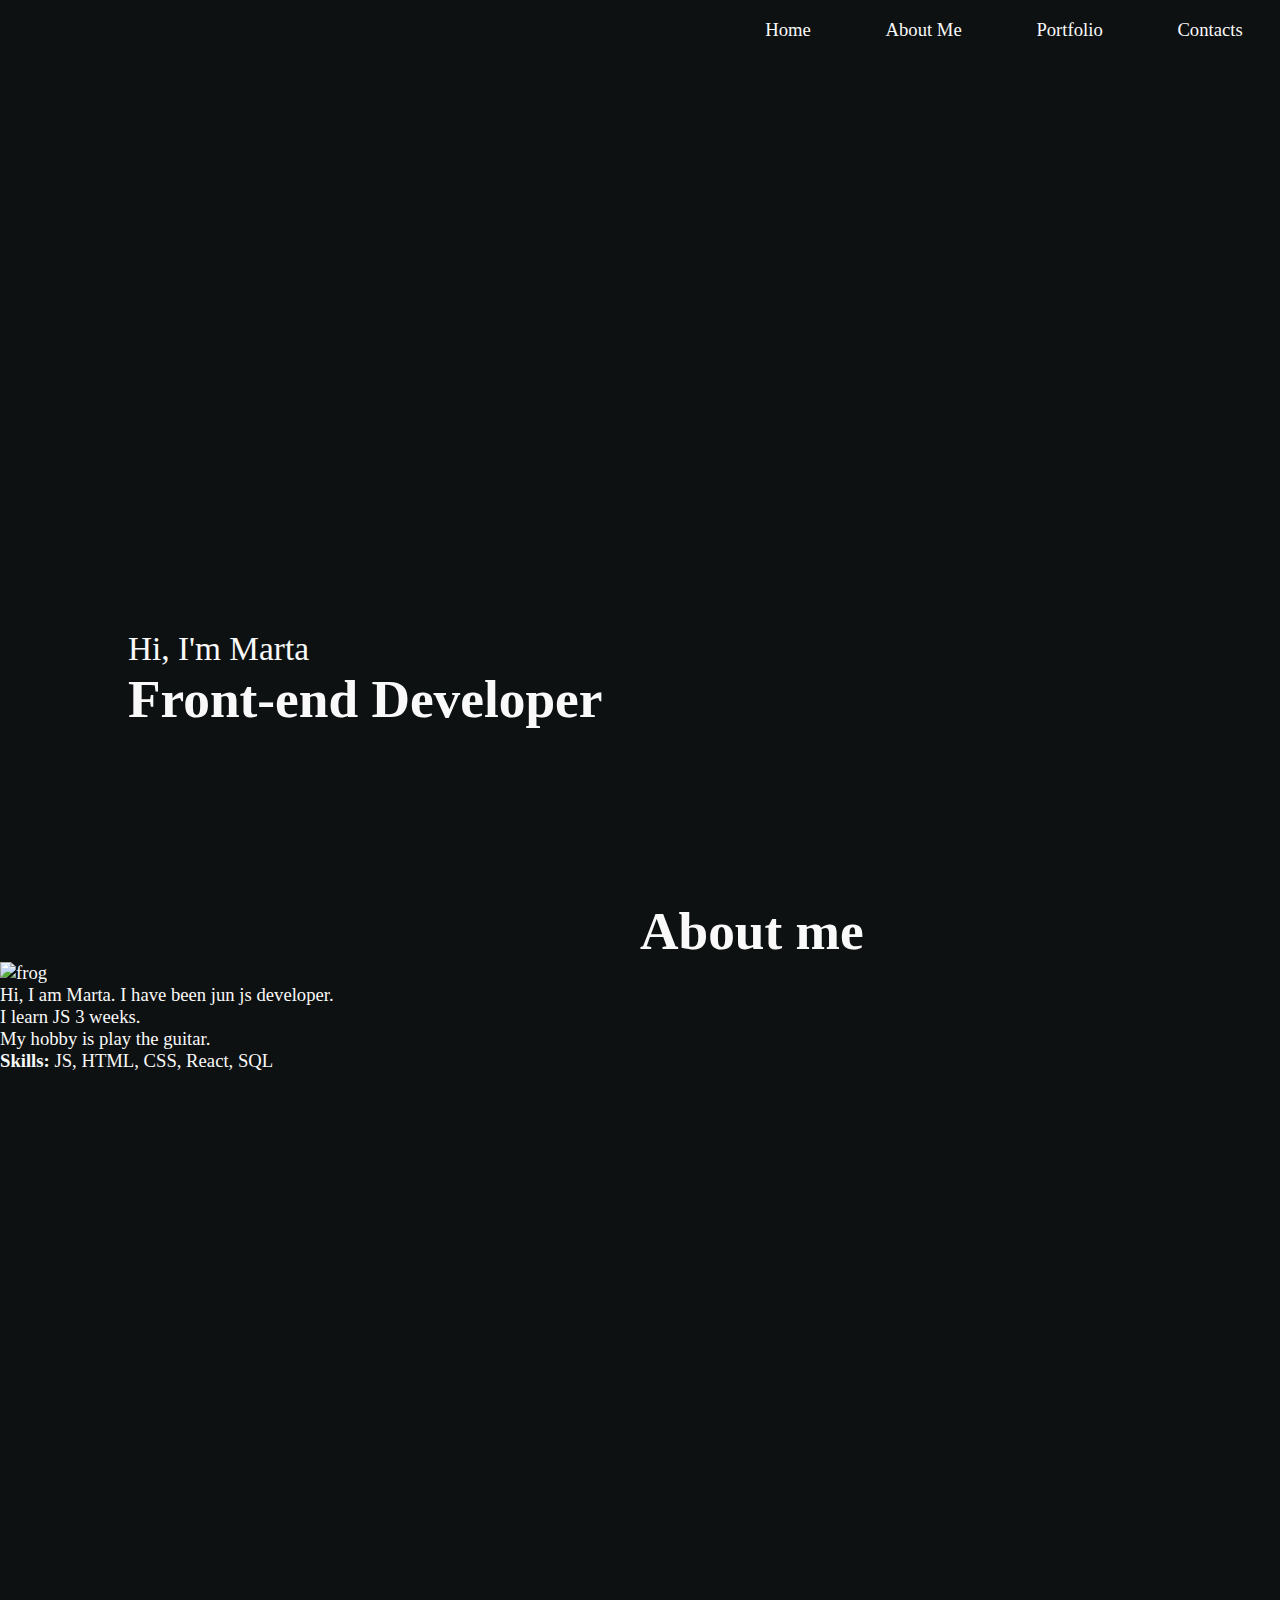
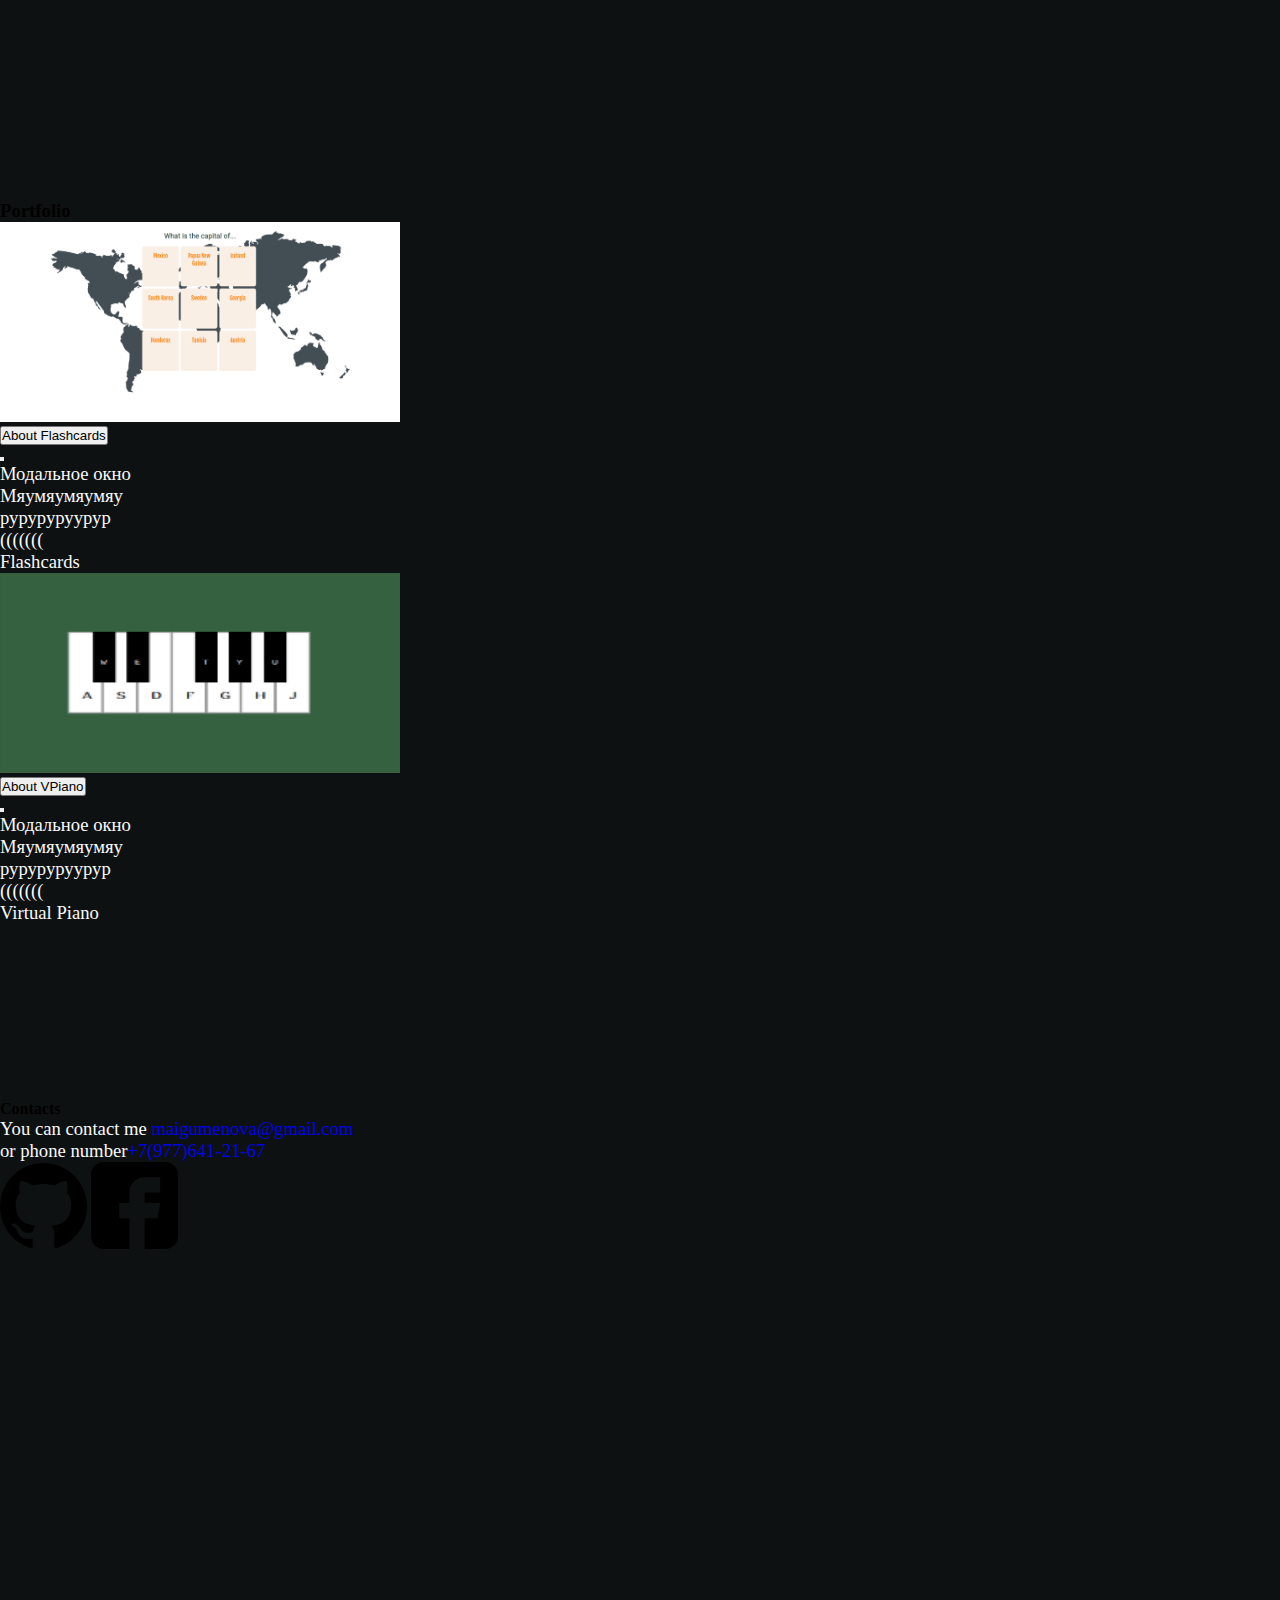
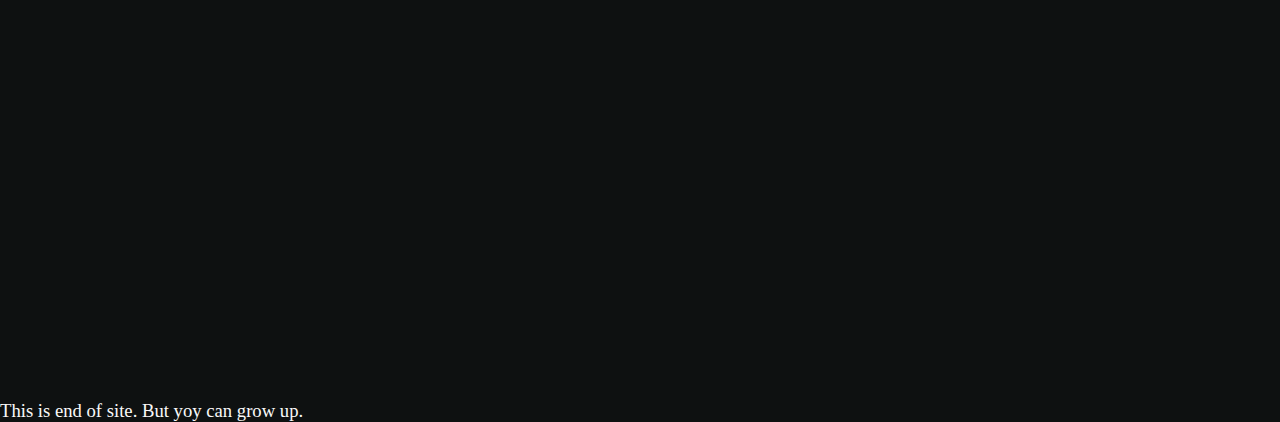
==== index.html @ f1eb0fb7 "new css" ====
<!DOCTYPE html>
<html lang="en">
<head>
    <meta charset="utf-8">
    <title>My portfolio!</title>
    <link rel="stylesheet" href="style.css">
    <link rel="stylesheet" href="https://cdnjs.cloudflare.com/ajax/libs/font-awesome/4.7.0/css/font-awesome.min.css">
</head>
<body>
<header class="header">
<div class="topnav" id="myTopnav">
    <nav>
        <ol>
            <li id="listhome"><a href="#home" class="active">Home</a></li>
            <li><a href="#about">About Me</a></li>
            <li><a href="#portfolio">Portfolio</a></li>
            <li id="listcontact"><a href="#contacts">Contacts</a></li>
            <a href="javascript:void(0);" class="icon" onclick="myFunction()">
                <i class="fa fa-bars"></i>
            </a>
        </ol>
    </nav>
</div>
</header>
<section id="home">
<div>
    <p id="oneHome">Hi, I'm Marta</p>
    <h1>Front-end Developer</h1>
</div>
</section>
<section id ="about">
<div class="about">
    <h2>About me</h2>
    <div><p id="aboutImagine"><img src ="https://www.aquariumofpacific.org/images/exhibits/Magnificent_Tree_Frog_900.jpg" alt = "frog" height="350" width="600"></p></div>
    <div class="aboutText">
        <p id="hiAbout">Hi, I am Marta. I have been jun js developer.</p>
        <p>I learn JS 3 weeks. </p>
        <p>My hobby is play the guitar.</p>
        <p><b>Skills: </b>JS, HTML, CSS, React, SQL</p>
    </div>
</div>
</section>
<section id ="portfolio">
<div class="portfolio">
    <div class="headportfolio"><h3>Portfolio</h3></div>
    <div class="flashing1"><img id="imgproject1" src="project1.png" alt ="map" height="200" width="400"/></div>
    <div><button class= "open-window" onclick="mypPopClick()" type="button">About Flashcards</button></div>
    <div class="window">
        <div class="popup">
            <button class="close" title="Закрыть окно" onclick="mypPopClose()"></button>
            <p class="zag">Модальное окно</p>
            <p>Мяумяумяумяу</p>
            <p>руруруруурур</p>
            <p>(((((((</p>
        </div>
    </div>
    <div class="flashing3"><p>Flashcards</p></div>
    <div class="flashing2"><img id="imgproject2" src="project2.png" height="200" alt ="piano" width="400"/></div>
    <div><button onclick="mypPopClick()" type="button">About VPiano</button></div>
    <div class="window">
        <div class="popup">
            <button class="close" title="Закрыть окно" onclick="mypPopClose()"></button>
            <p class="zag">Модальное окно</p>
            <p>Мяумяумяумяу</p>
            <p>руруруруурур</p>
            <p>(((((((</p>
        </div>
    </div>
    <div class="flashing4"><p>Virtual Piano</p></div>
</div>
</section>
<section id ="contacts">
<div class="contacts">
    <div class="headcontacts">
        <h4>Contacts</h4>
    </div>
    <div class="contactme">
        <p>You can contact me <a href="mailto:maigumenova@gmail.com">maigumenova@gmail.com</a></p>
        <p>or phone number<a href="tel:+79776412167">+7(977)641-21-67</a></p>
    </div>
    <a href="https://github.com/godoxyfair"><img src="github.svg" alt="GitHub" height="87" width="87"></a>
    <a href="https://www.facebook.com/profile.php?id=100045231307108"><img src="facebook.svg" alt="Facebook" height="87" width="87"></a>
</div>
</section>
<script src="script.js"></script>
</body>

<footer>
    <p id="footertext">This is end of site. But yoy can grow up.</p>
</footer>


</html>
---- style.css ----
* {
    margin: 0;
    padding: 0;
}
body {
    /*background-image: linear-gradient(#004444, #003333);*/
    background-color: #0e1111;
    background-attachment: scroll;
}
.header {
    top: 0;
    left: 0;
    right: 0;
    /*write here*/
    position: fixed;
    z-index: 1;
}/*зафиксировали шапку*/

p {
    font-size: 14pt;
    color: #f9f9f9;
}
/*
.header {
    height: 50px;
    background-color: rgba(0,0,0,.9);
    border: 1px solid lightgray;
}*/

.topnav {
    overflow: hidden;
     /* Set the navbar to fixed position */
    top: 0; /* Position the navbar at the top of the page */
    width: 100%; /* Full width */
}
.topnav ol {
    display: flex;
    justify-content: flex-end;
    background: #0e1111;
    list-style-type: none;
}
a {text-decoration: none;}

.topnav a {
    padding: 1em 2em 1em 2em;  /*top right bottom left*/
    display: block;
    color: #f9f9f9;
    background: #0e1111;
    font-size: 14pt;
}

.topnav a:hover {background: #232b2b}/*подсветка при наведении*/

.topnav .icon {
    display: none;
}
/* When the screen is less than 600 pixels wide, hide all links, except for the first one ("Home").
Show the link that contains should open and close the topnav (.icon) */
@media screen and (max-width: 900px) {
    .topnav li:not(:first-child) {display: none;}
    .topnav a.icon {
        float: right;
        display: block;
    }
}

/* The "responsive" class is added to the topnav with JavaScript when the user clicks on the icon.
This class makes the topnav look good on small screens (display the links vertically instead of horizontally) */
@media screen and (max-width: 900px) {
    .topnav.responsive {position: relative;}
    .topnav.responsive a.icon {
        position: absolute;
        right: 0;
        top: 0;
    }
    .topnav.responsive a {
        float: none;
        display: block;
        text-align: left;

    }
    .topnav.responsive  {
        list-style-type: none;

    }
}

#home {
    width: 100vw;
    height: 100vh;
}

#about {
    width: 100vw;
    height: 100vh;
}

#portfolio {
    width: 100vw;
    height: 100vh;
}

#contacts {
    width: 100vw;
    height: 100vh;
}

#oneHome {
    position: relative;
    top: 70vh;
    left: 10vw;
    font-size: 25pt;
}
h1 {
    position: relative;
    top: 70vh;
    font-size: 40pt;
    color: #f9f9f9;
    margin-left: 10vw;

}


h2 {
    font-size: 40pt;
    color: #f9f9f9;
    position: relative;
    left: 50vw;
}
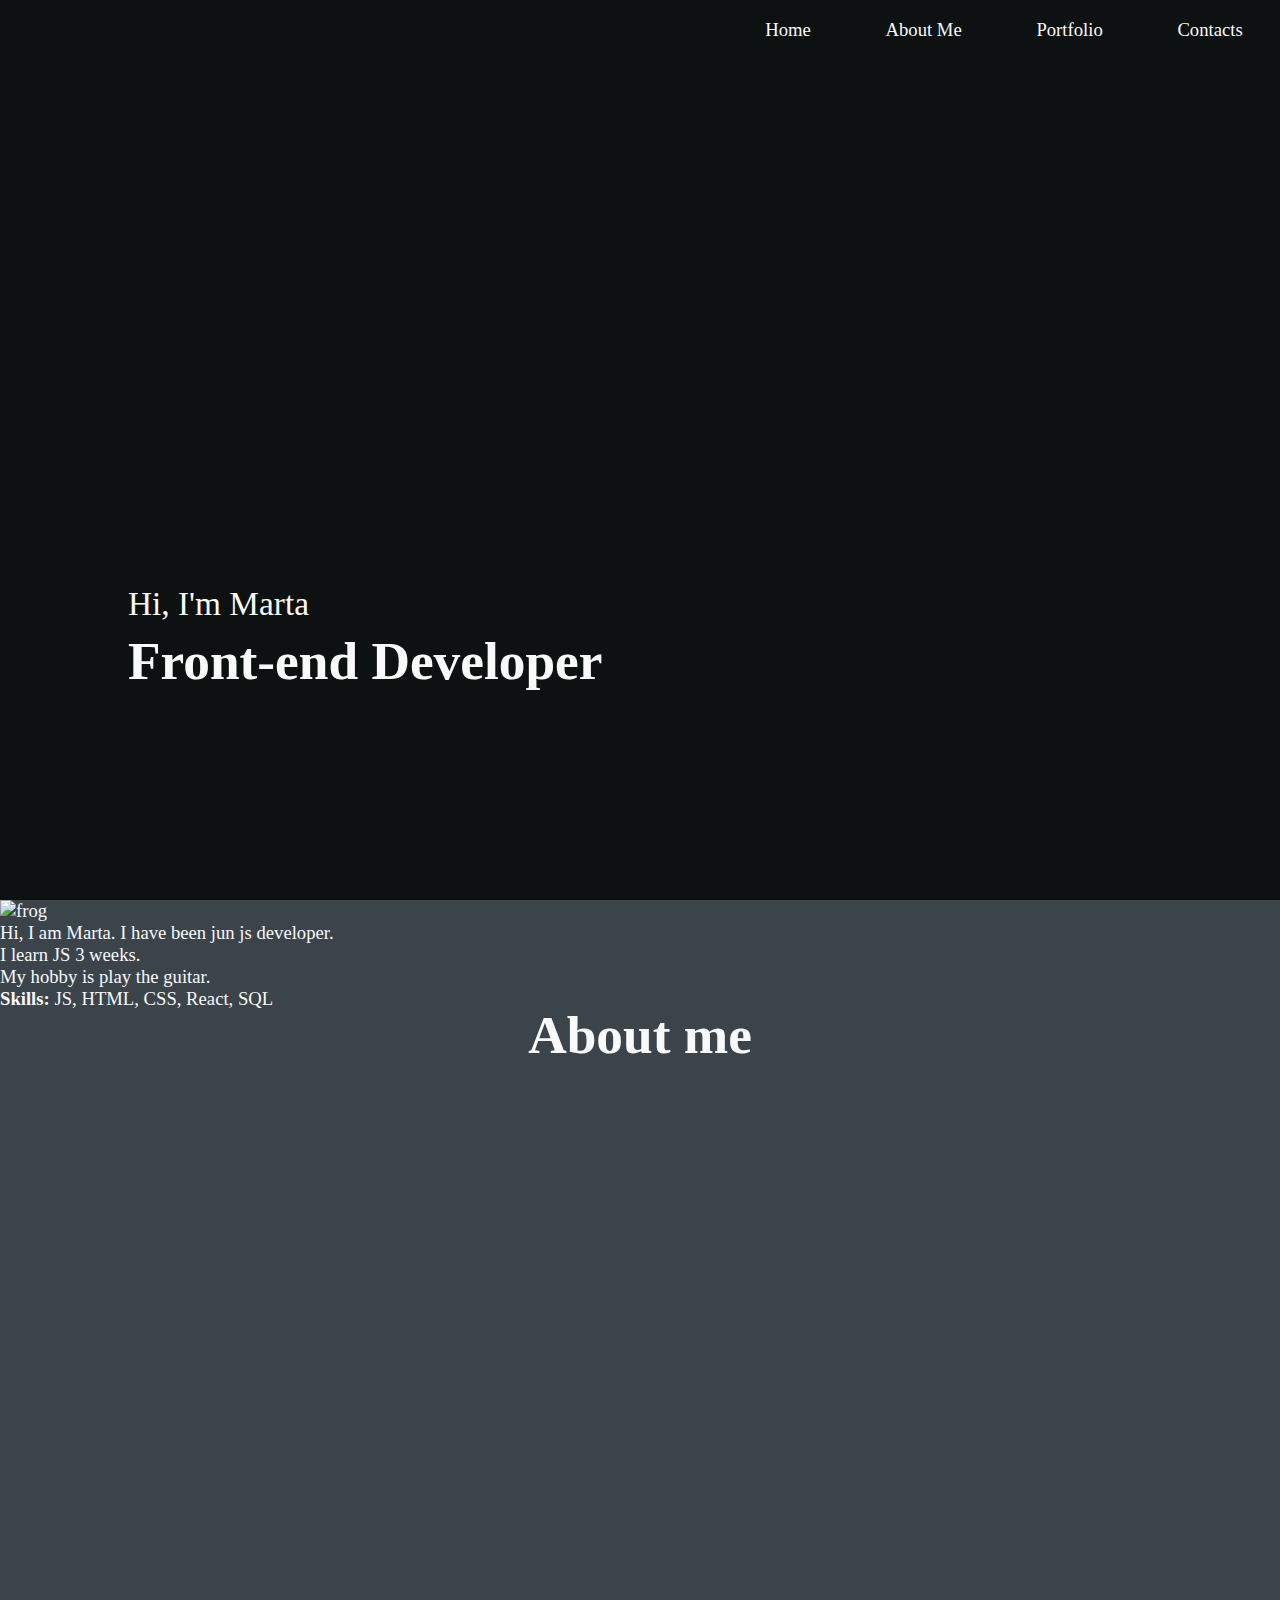
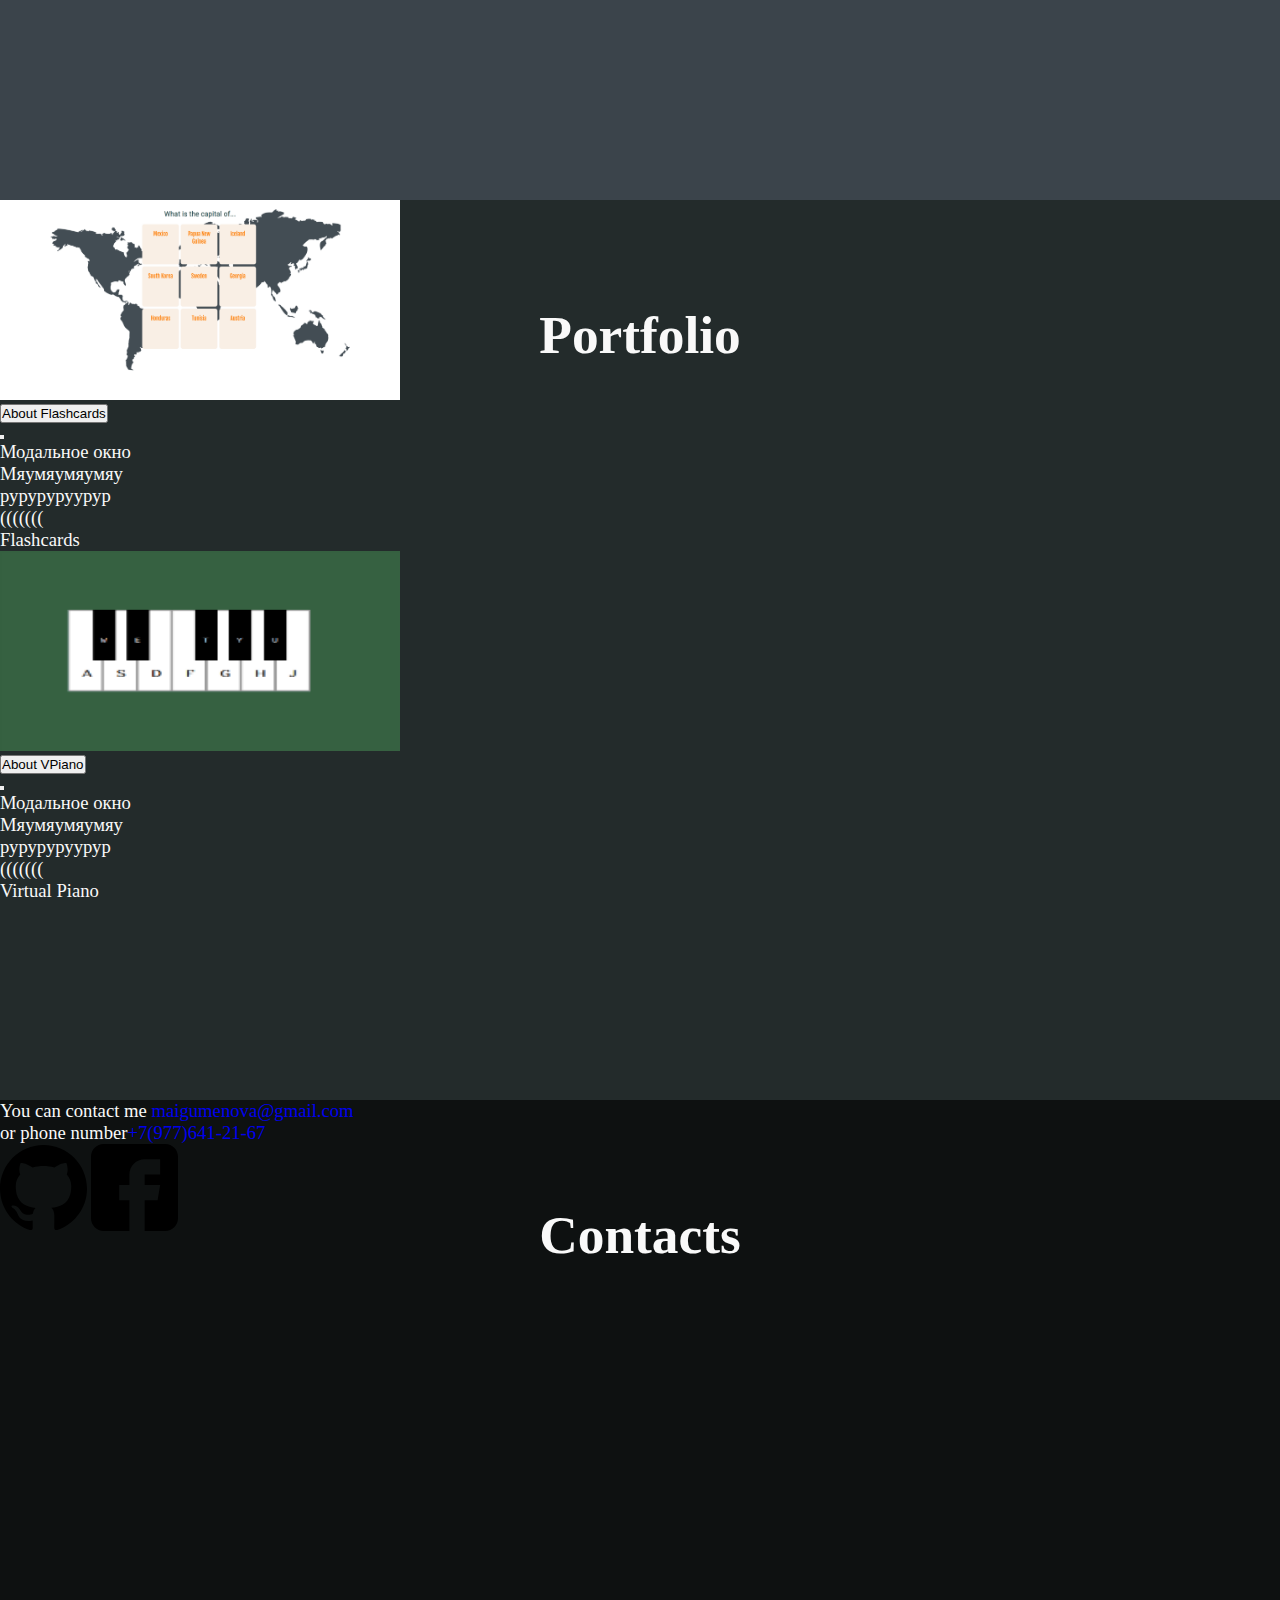
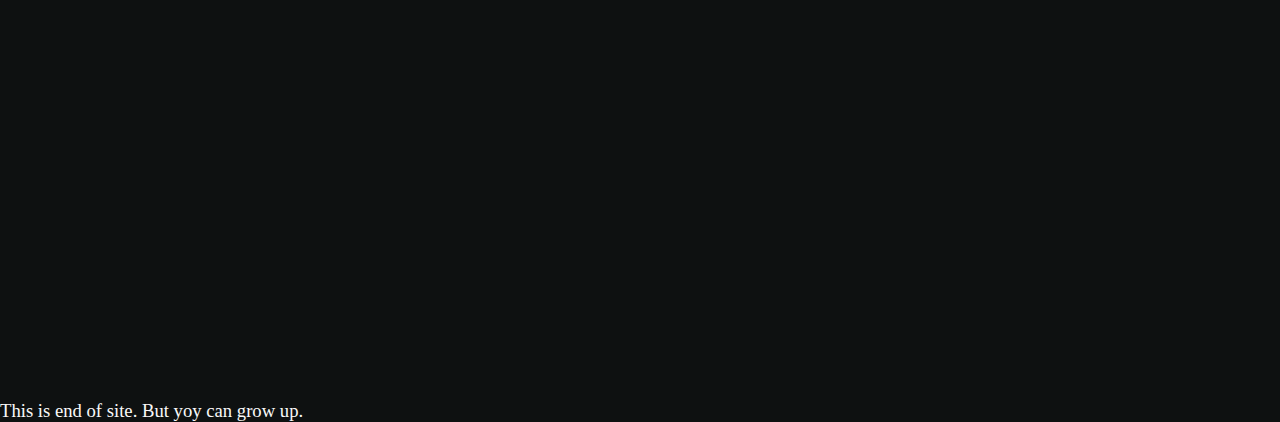
==== commit 55448b25: "new css now" ====
--- a/index.html
+++ b/index.html
@@ -71,9 +71,7 @@
 </section>
 <section id ="contacts">
 <div class="contacts">
-    <div class="headcontacts">
-        <h4>Contacts</h4>
-    </div>
+    <h4>Contacts</h4>
     <div class="contactme">
         <p>You can contact me <a href="mailto:maigumenova@gmail.com">maigumenova@gmail.com</a></p>
         <p>or phone number<a href="tel:+79776412167">+7(977)641-21-67</a></p>
--- a/style.css
+++ b/style.css
@@ -93,11 +93,13 @@
 #about {
     width: 100vw;
     height: 100vh;
+    background-color: #3b444b;
 }
 
 #portfolio {
     width: 100vw;
     height: 100vh;
+    background-color: #232b2b;
 }
 
 #contacts {
@@ -106,24 +108,30 @@
 }
 
 #oneHome {
-    position: relative;
-    top: 70vh;
+    position: absolute;
+    top: 65vh;
     left: 10vw;
     font-size: 25pt;
 }
 h1 {
-    position: relative;
+    position: absolute;
     top: 70vh;
     font-size: 40pt;
     color: #f9f9f9;
-    margin-left: 10vw;
-
+    left: 10vw;
+    width: auto;
 }
 
+h2 { top: 115vh; }
 
-h2 {
+h3 { top: 215vh; }
+
+h4 { top: 315vh; }
+
+h2, h3, h4 {
     font-size: 40pt;
     color: #f9f9f9;
-    position: relative;
+    position: absolute;
     left: 50vw;
+    transform: translate(-50%, -50%);
 }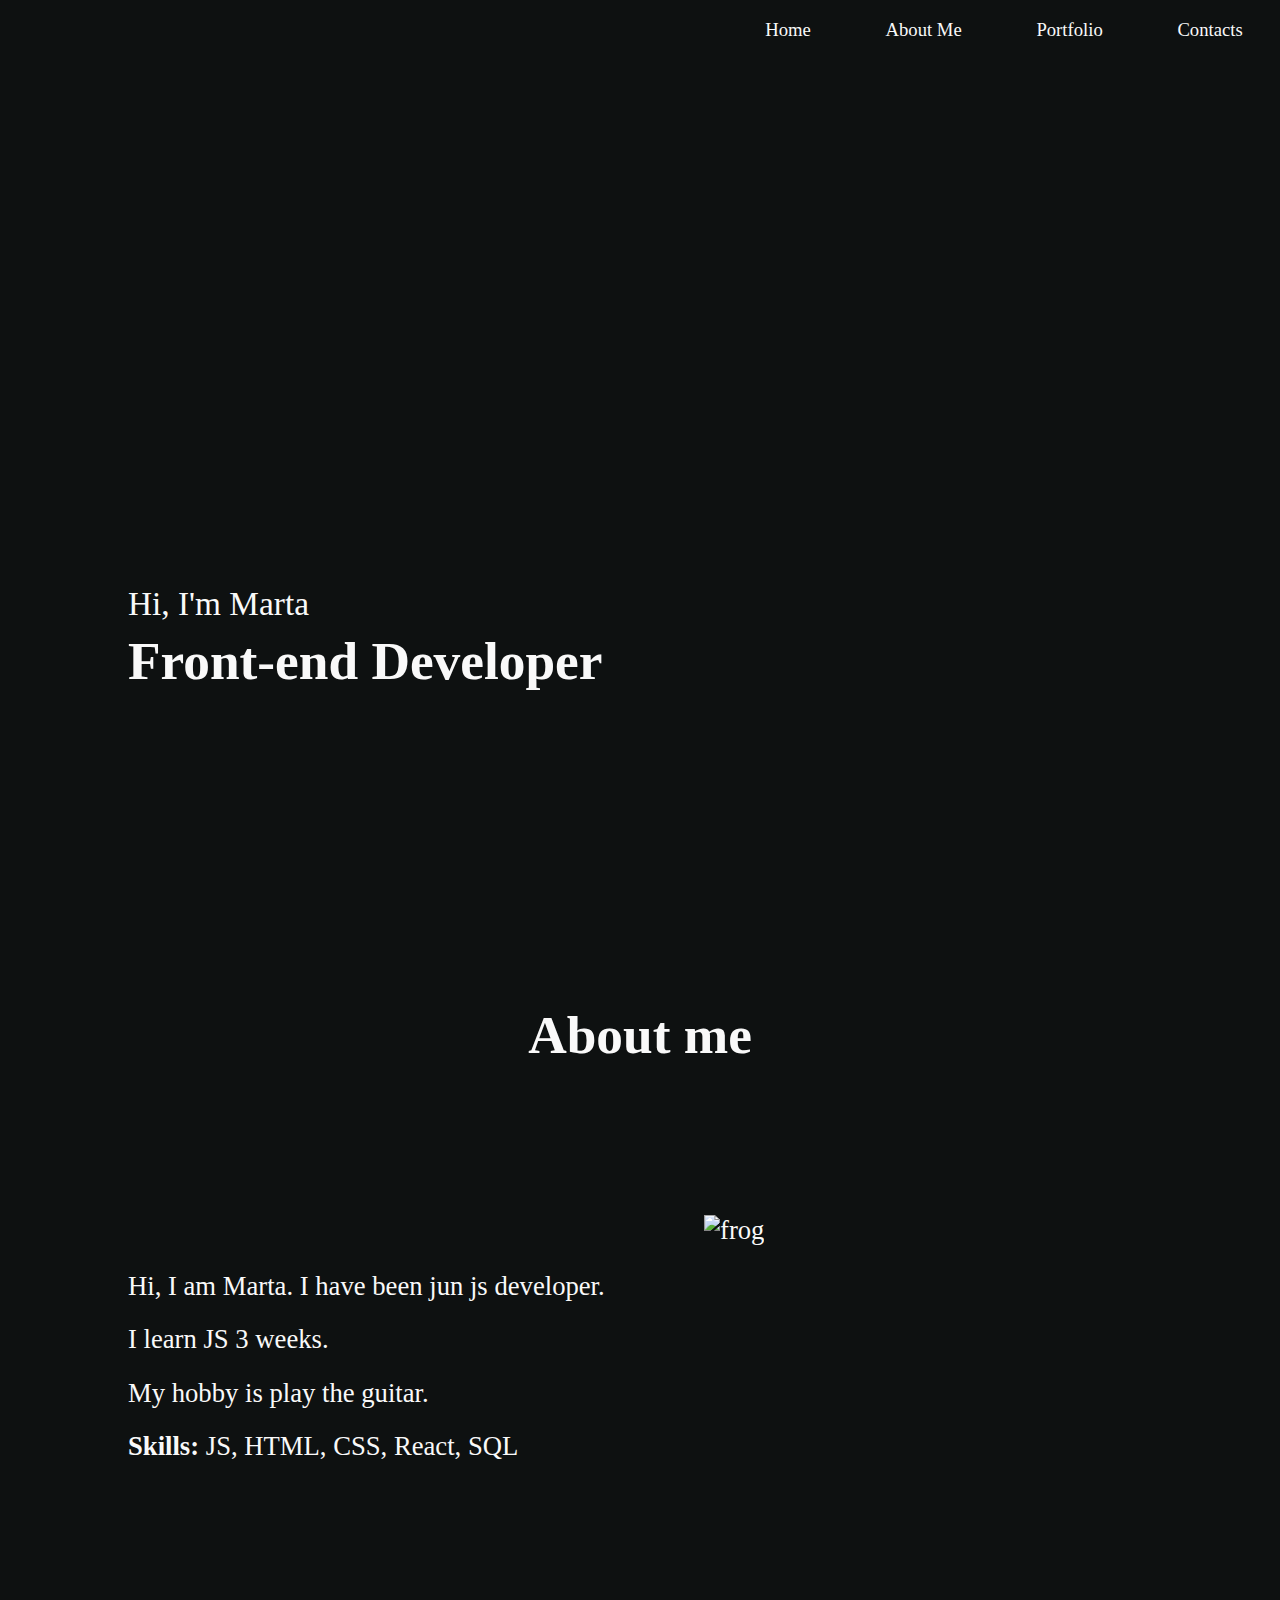
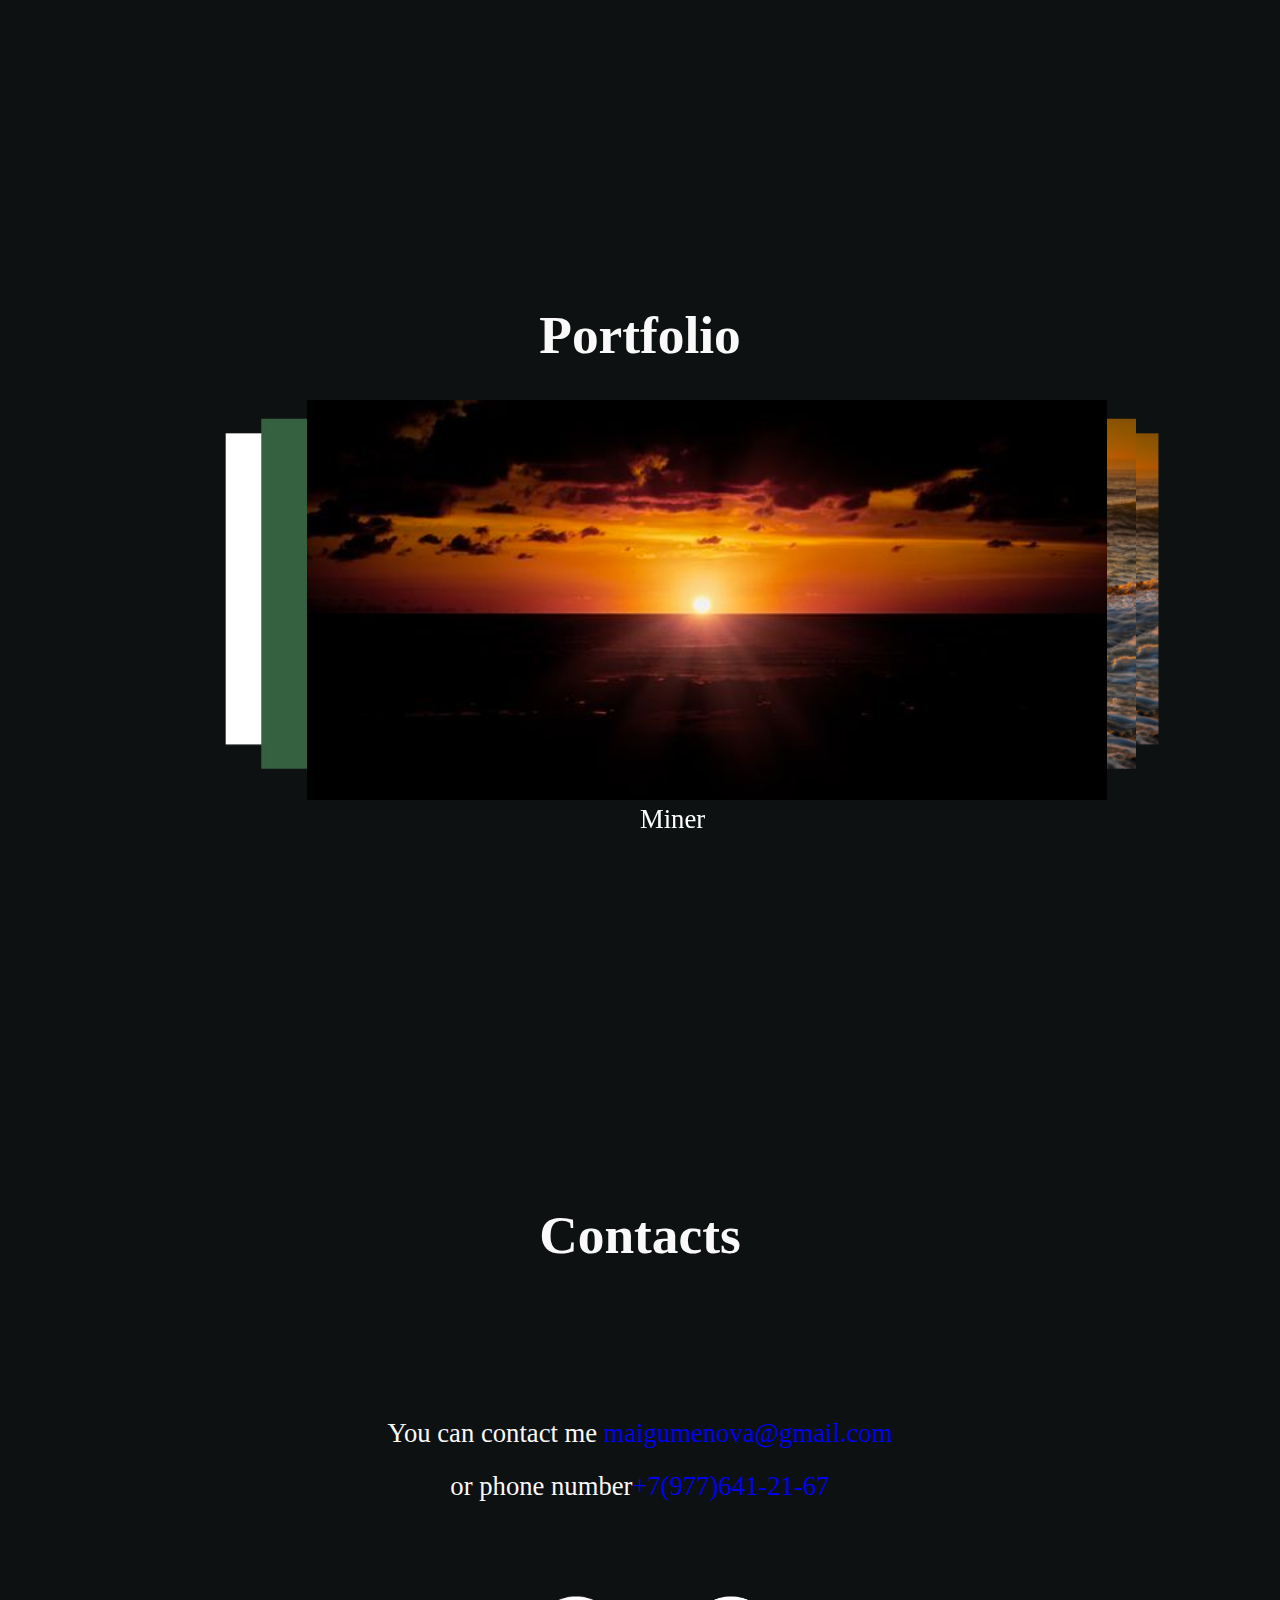
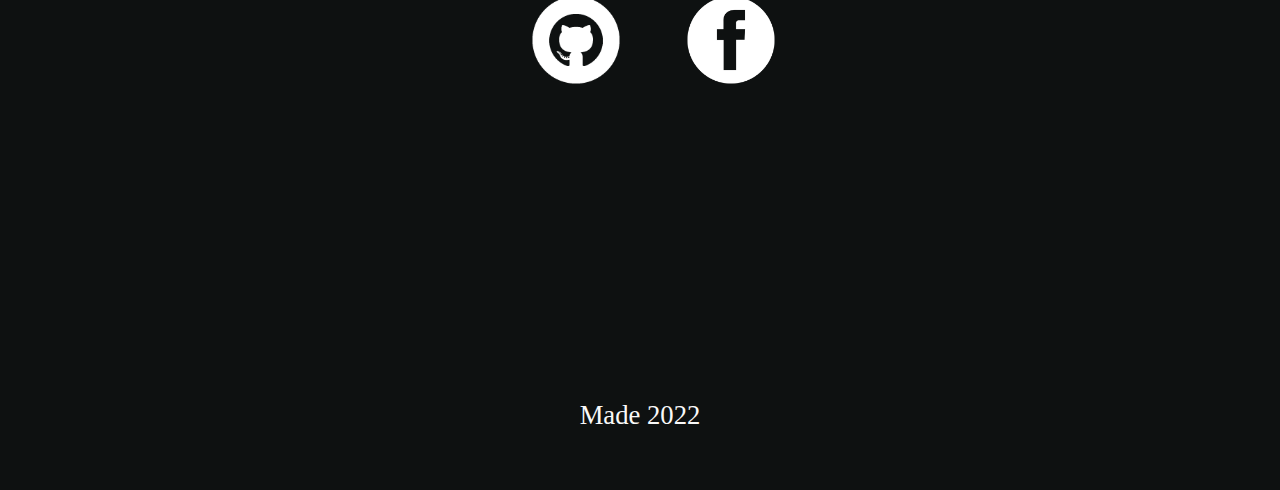
==== commit e40c841c: "new css now" ====
--- a/index.html
+++ b/index.html
@@ -31,7 +31,7 @@
 <section id ="about">
 <div class="about">
     <h2>About me</h2>
-    <div><p id="aboutImagine"><img src ="https://www.aquariumofpacific.org/images/exhibits/Magnificent_Tree_Frog_900.jpg" alt = "frog" height="350" width="600"></p></div>
+    <div><p id="aboutImg"><img src ="https://www.aquariumofpacific.org/images/exhibits/Magnificent_Tree_Frog_900.jpg" alt = "frog" height="350" width="600"></p></div>
     <div class="aboutText">
         <p id="hiAbout">Hi, I am Marta. I have been jun js developer.</p>
         <p>I learn JS 3 weeks. </p>
@@ -43,30 +43,36 @@
 <section id ="portfolio">
 <div class="portfolio">
     <div class="headportfolio"><h3>Portfolio</h3></div>
-    <div class="flashing1"><img id="imgproject1" src="project1.png" alt ="map" height="200" width="400"/></div>
-    <div><button class= "open-window" onclick="mypPopClick()" type="button">About Flashcards</button></div>
-    <div class="window">
-        <div class="popup">
-            <button class="close" title="Закрыть окно" onclick="mypPopClose()"></button>
-            <p class="zag">Модальное окно</p>
-            <p>Мяумяумяумяу</p>
-            <p>руруруруурур</p>
-            <p>(((((((</p>
-        </div>
+    <div>
+        <section id="slider">
+            <input type="radio" name="slider" id="s1">
+            <input type="radio" name="slider" id="s2">
+            <input type="radio" name="slider" id="s3" checked>
+            <input type="radio" name="slider" id="s4">
+            <input type="radio" name="slider" id="s5">
+
+            <label for="s1" id="slider1">
+                <img src="project1.png" alt="slider image" width="800" height="400">
+                <p><a class="prjctLink" style="color: white" href="https://html5css.ru/howto/howto_js_topnav_responsive.php">Flash Card</a></p>
+            </label>
+            <label for="s2" id="slider2">
+                <img src="project2.png" alt="slider image" width="800" height="400">
+                <p><a class="prjctLink" style="color: white" href="https://html5css.ru/howto/howto_js_topnav_responsive.php">Piano</a></p>
+            </label>
+            <label for="s3" id="slider3">
+                <img src="img_3.png" alt="slider image" width="800" height="400">
+                <p><a class="prjctLink" style="color: white" href="https://html5css.ru/howto/howto_js_topnav_responsive.php">Miner</a></p>
+            </label>
+            <label for="s4" id="slider4">
+                <img src="img_4.png" alt="slider image" width="800" height="400">
+                <p><a class="prjctLink" style="color: white" href="https://html5css.ru/howto/howto_js_topnav_responsive.php">Open Space</a></p>
+            </label>
+            <label for="s5" id="slider5">
+                <img src="img_4.png" alt="slider image" width="800" height="400">
+                <p><a class="prjctLink" style="color: white" href="https://html5css.ru/howto/howto_js_topnav_responsive.php">WebSite Cafe</a></p>
+            </label>
+        </section>
     </div>
-    <div class="flashing3"><p>Flashcards</p></div>
-    <div class="flashing2"><img id="imgproject2" src="project2.png" height="200" alt ="piano" width="400"/></div>
-    <div><button onclick="mypPopClick()" type="button">About VPiano</button></div>
-    <div class="window">
-        <div class="popup">
-            <button class="close" title="Закрыть окно" onclick="mypPopClose()"></button>
-            <p class="zag">Модальное окно</p>
-            <p>Мяумяумяумяу</p>
-            <p>руруруруурур</p>
-            <p>(((((((</p>
-        </div>
-    </div>
-    <div class="flashing4"><p>Virtual Piano</p></div>
 </div>
 </section>
 <section id ="contacts">
@@ -76,15 +82,15 @@
         <p>You can contact me <a href="mailto:maigumenova@gmail.com">maigumenova@gmail.com</a></p>
         <p>or phone number<a href="tel:+79776412167">+7(977)641-21-67</a></p>
     </div>
-    <a href="https://github.com/godoxyfair"><img src="github.svg" alt="GitHub" height="87" width="87"></a>
-    <a href="https://www.facebook.com/profile.php?id=100045231307108"><img src="facebook.svg" alt="Facebook" height="87" width="87"></a>
+    <a href="https://github.com/godoxyfair"><img id="git" src="git-png.png" alt="GitHub" height="87" width="87"></a>
+    <a href="https://www.facebook.com/profile.php?id=100045231307108"><img id="facebook" src="facebook-png.png" alt="Facebook" height="87" width="87"></a>
 </div>
 </section>
 <script src="script.js"></script>
 </body>
 
 <footer>
-    <p id="footertext">This is end of site. But yoy can grow up.</p>
+    <p id="footertext">Made 2022</p>
 </footer>
 
 
--- a/style.css
+++ b/style.css
@@ -17,7 +17,7 @@
 }/*зафиксировали шапку*/
 
 p {
-    font-size: 14pt;
+    font-size: 20pt;
     color: #f9f9f9;
 }
 /*
@@ -93,13 +93,13 @@
 #about {
     width: 100vw;
     height: 100vh;
-    background-color: #3b444b;
+    /*background-color: #3b444b;*/
 }
 
 #portfolio {
     width: 100vw;
     height: 100vh;
-    background-color: #232b2b;
+    /*background-color: #232b2b;*/
 }
 
 #contacts {
@@ -134,4 +134,114 @@
     position: absolute;
     left: 50vw;
     transform: translate(-50%, -50%);
+}
+
+#aboutImg {
+    position: absolute;
+    top: 135vh;
+    left: 55vw;
+}
+
+.aboutText {
+
+    position: absolute;
+    top: 140vh;
+    left: 10vw;
+    font-size: 30pt !important;
+    line-height: 2;
+
+}
+
+[type = radio] {
+    display: none;
+}
+
+#slider {
+    height: 300px;
+    position: relative;
+    top: 200px;
+    perspective: 700px;
+    transform-style: preserve-3d;
+}
+#slider label{
+
+    margin: auto;
+    width: 52%;
+    height: 100%;
+    border-radius: 4px;
+    position: absolute;
+    left: 0;
+    right: 0;
+    cursor: pointer;
+    transition: all 0.4s ease-in;
+}
+
+#s1:checked ~ #slider4, #s2:checked ~ #slider5,
+#s3:checked ~ #slider1, #s4:checked ~ #slider2,
+#s5:checked ~ #slider3{
+    transform: translate3d(-30%,0, -200px);
+}
+
+#s1:checked ~ #slider5, #s2:checked ~ #slider1,
+#s3:checked ~ #slider2, #s4:checked ~ #slider3,
+#s5:checked ~ #slider4{
+    transform: translate3d(-15%,0, -100px);
+}
+
+#s1:checked ~ #slider1, #s2:checked ~ #slider2,
+#s3:checked ~ #slider3, #s4:checked ~ #slider4,
+#s5:checked ~ #slider5{
+transform: translate3d(0, 0, 0);
+}
+
+#s1:checked ~ #slider2, #s2:checked ~ #slider3,
+#s3:checked ~ #slider4, #s4:checked ~ #slider5,
+#s5:checked ~ #slider1{
+    transform: translate3d(15%,0, -100px);
+}
+
+#s1:checked ~ #slider3, #s2:checked ~ #slider4,
+#s3:checked ~ #slider5, #s4:checked ~ #slider1,
+#s5:checked ~ #slider2{
+    transform: translate3d(30%,0, -200px);
+}
+
+.prjctLink {
+
+    position: relative;
+    left: 50%;
+    transform: translate(-50%, -50%);
+    text-decoration: none;
+}
+
+.contactme {
+
+    position: absolute;
+    top: 340vh;
+    left: 50vw;
+    transform: translate(-50%, -50%);
+    font-size: 40pt !important;
+    line-height: 2;
+    text-align: center;
+
+}
+
+#git {
+    position: relative;
+    top: 60vh;
+    left: 45vw;
+    transform: translate(-50%, -50%);
+
+}
+
+#facebook {
+    position: relative;
+    top: 60vh;
+    left: 50vw;
+    transform: translate(-50%, -50%);
+}
+
+footer {
+    text-align: center;
+    height: 10vh;
 }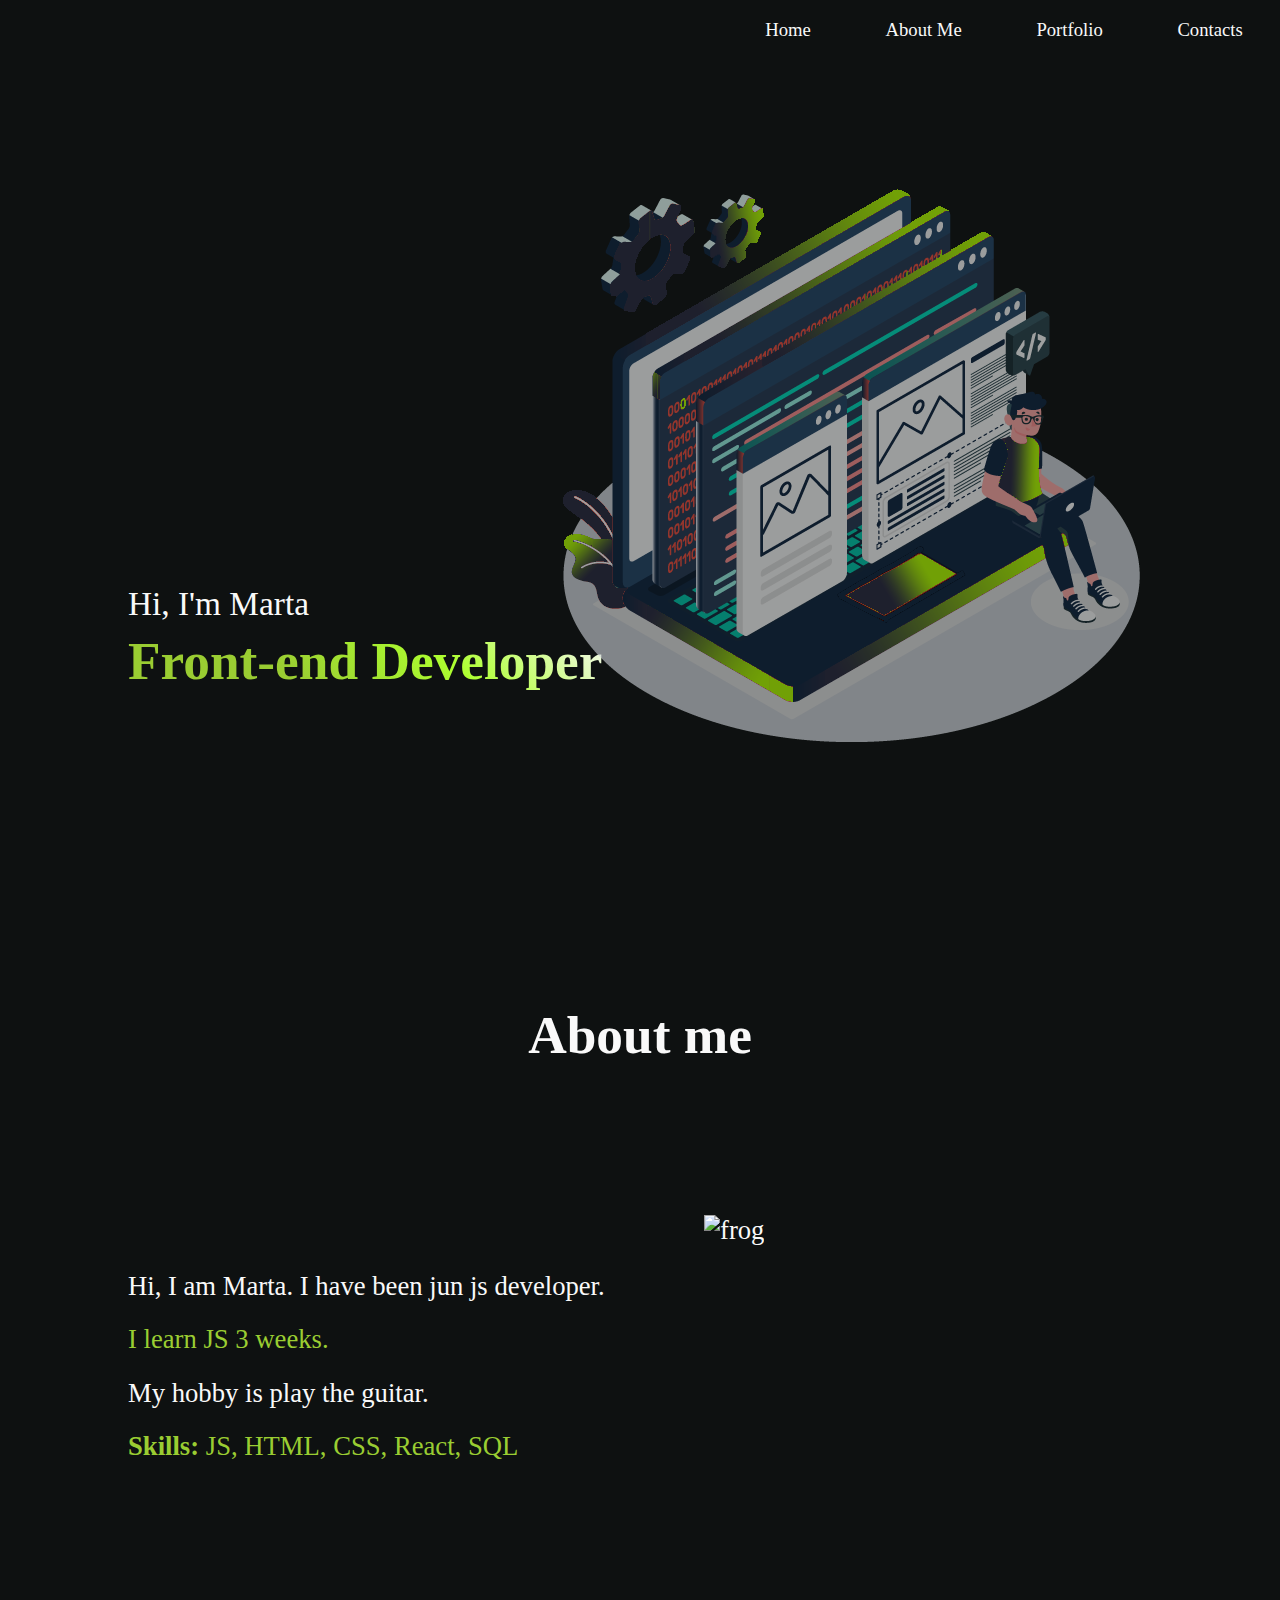
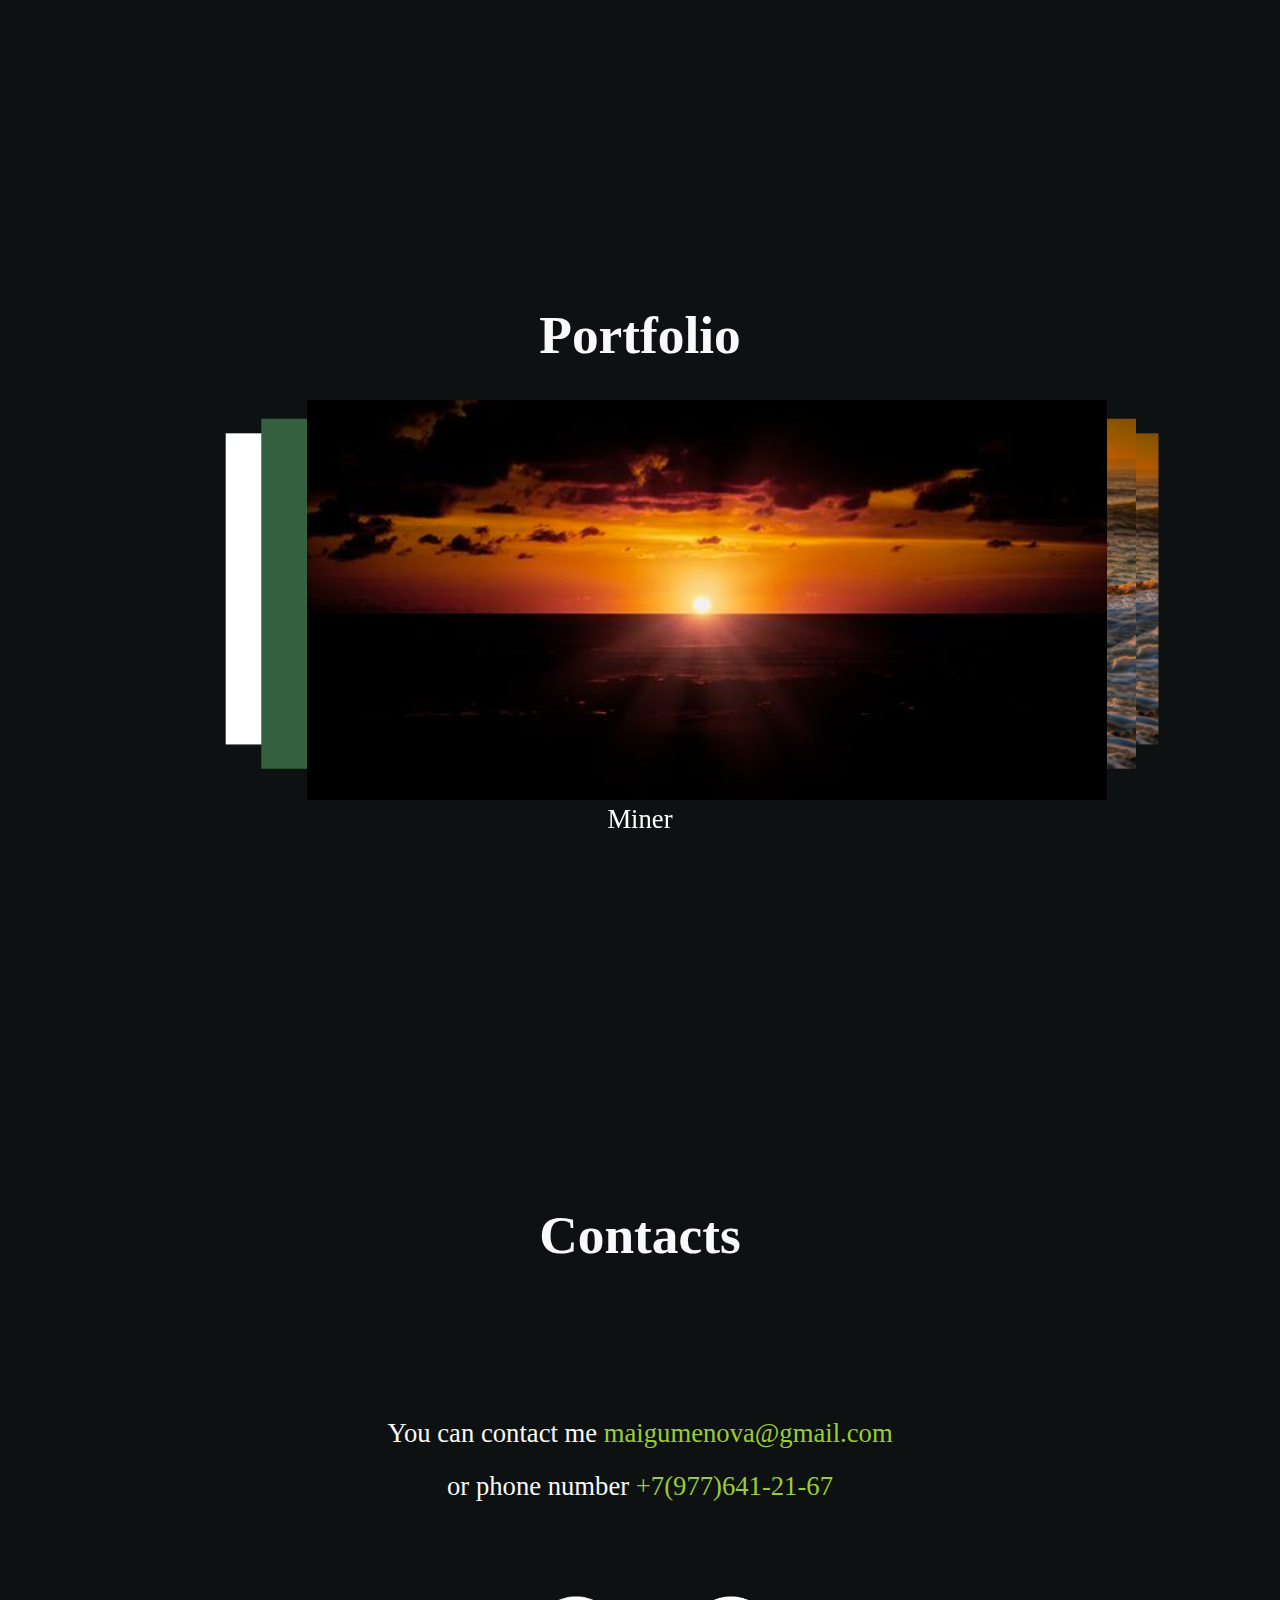
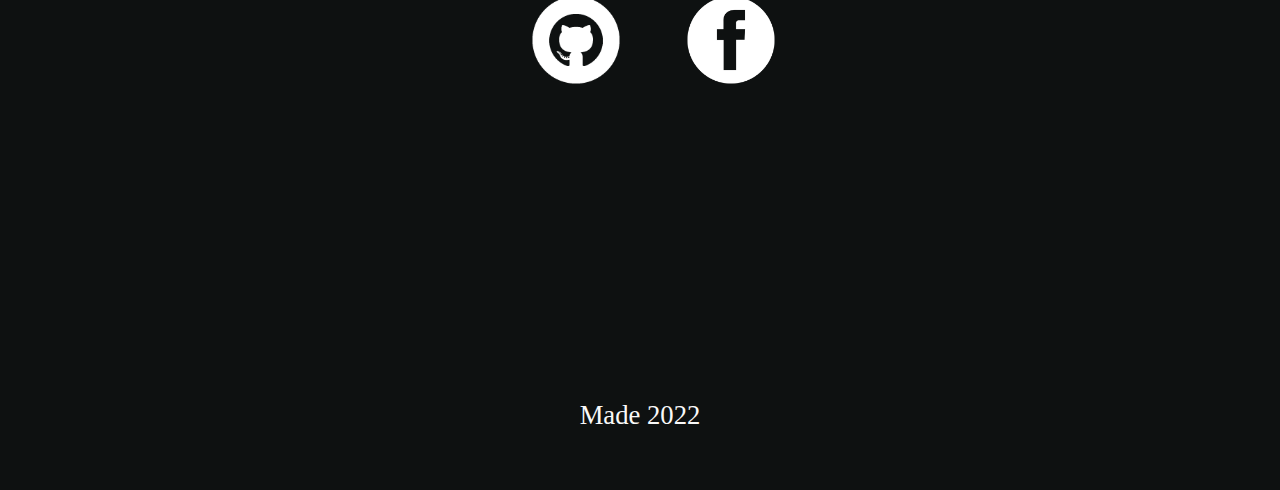
==== commit 354d4925: "new css now" ====
--- a/index.html
+++ b/index.html
@@ -2,7 +2,7 @@
 <html lang="en">
 <head>
     <meta charset="utf-8">
-    <title>My portfolio!</title>
+    <title>My portfolio</title>
     <link rel="stylesheet" href="style.css">
     <link rel="stylesheet" href="https://cdnjs.cloudflare.com/ajax/libs/font-awesome/4.7.0/css/font-awesome.min.css">
 </head>
@@ -26,6 +26,7 @@
 <div>
     <p id="oneHome">Hi, I'm Marta</p>
     <h1>Front-end Developer</h1>
+    <img id="imgPreview" src="img-preview.png" alt = "frog" height="600" width="600">
 </div>
 </section>
 <section id ="about">
@@ -34,9 +35,9 @@
     <div><p id="aboutImg"><img src ="https://www.aquariumofpacific.org/images/exhibits/Magnificent_Tree_Frog_900.jpg" alt = "frog" height="350" width="600"></p></div>
     <div class="aboutText">
         <p id="hiAbout">Hi, I am Marta. I have been jun js developer.</p>
-        <p>I learn JS 3 weeks. </p>
+        <p style="color: yellowgreen">I learn JS 3 weeks. </p>
         <p>My hobby is play the guitar.</p>
-        <p><b>Skills: </b>JS, HTML, CSS, React, SQL</p>
+        <p style="color: yellowgreen"><b>Skills: </b>JS, HTML, CSS, React, SQL</p>
     </div>
 </div>
 </section>
@@ -53,23 +54,23 @@
 
             <label for="s1" id="slider1">
                 <img src="project1.png" alt="slider image" width="800" height="400">
-                <p><a class="prjctLink" style="color: white" href="https://html5css.ru/howto/howto_js_topnav_responsive.php">Flash Card</a></p>
+                <p class="label3D"><a class="prjctLink" style="color: white" href="https://html5css.ru/howto/howto_js_topnav_responsive.php">Flash Card</a></p>
             </label>
             <label for="s2" id="slider2">
                 <img src="project2.png" alt="slider image" width="800" height="400">
-                <p><a class="prjctLink" style="color: white" href="https://html5css.ru/howto/howto_js_topnav_responsive.php">Piano</a></p>
+                <p class="label3D"><a class="prjctLink" style="color: white" href="https://html5css.ru/howto/howto_js_topnav_responsive.php">Piano</a></p>
             </label>
             <label for="s3" id="slider3">
                 <img src="img_3.png" alt="slider image" width="800" height="400">
-                <p><a class="prjctLink" style="color: white" href="https://html5css.ru/howto/howto_js_topnav_responsive.php">Miner</a></p>
+                <p class="label3D"><a class="prjctLink" style="color: white" href="https://html5css.ru/howto/howto_js_topnav_responsive.php">Miner</a></p>
             </label>
             <label for="s4" id="slider4">
                 <img src="img_4.png" alt="slider image" width="800" height="400">
-                <p><a class="prjctLink" style="color: white" href="https://html5css.ru/howto/howto_js_topnav_responsive.php">Open Space</a></p>
+                <p class="label3D"><a class="prjctLink" style="color: white" href="https://html5css.ru/howto/howto_js_topnav_responsive.php">Open Space</a></p>
             </label>
             <label for="s5" id="slider5">
                 <img src="img_4.png" alt="slider image" width="800" height="400">
-                <p><a class="prjctLink" style="color: white" href="https://html5css.ru/howto/howto_js_topnav_responsive.php">WebSite Cafe</a></p>
+                <p class="label3D"><a class="prjctLink" style="color: white" href="https://html5css.ru/howto/howto_js_topnav_responsive.php">WebSite Cafe</a></p>
             </label>
         </section>
     </div>
@@ -79,8 +80,8 @@
 <div class="contacts">
     <h4>Contacts</h4>
     <div class="contactme">
-        <p>You can contact me <a href="mailto:maigumenova@gmail.com">maigumenova@gmail.com</a></p>
-        <p>or phone number<a href="tel:+79776412167">+7(977)641-21-67</a></p>
+        <p>You can contact me <a class="contactLink" href="mailto:maigumenova@gmail.com">maigumenova@gmail.com</a></p>
+        <p>or phone number <a class="contactLink" href="tel:+79776412167">+7(977)641-21-67</a></p>
     </div>
     <a href="https://github.com/godoxyfair"><img id="git" src="git-png.png" alt="GitHub" height="87" width="87"></a>
     <a href="https://www.facebook.com/profile.php?id=100045231307108"><img id="facebook" src="facebook-png.png" alt="Facebook" height="87" width="87"></a>
--- a/style.css
+++ b/style.css
@@ -49,7 +49,7 @@
     font-size: 14pt;
 }
 
-.topnav a:hover {background: #232b2b}/*подсветка при наведении*/
+.topnav a:hover {background: yellowgreen; opacity: 90%; color: #0e1111}/*подсветка при наведении*/
 
 .topnav .icon {
     display: none;
@@ -113,6 +113,13 @@
     left: 10vw;
     font-size: 25pt;
 }
+
+#imgPreview {
+    position: absolute;
+    top: 20vh;
+    right: 10vw;
+    opacity: 60%;
+}
 h1 {
     position: absolute;
     top: 70vh;
@@ -120,6 +127,13 @@
     color: #f9f9f9;
     left: 10vw;
     width: auto;
+}
+
+h1 {
+
+    background: linear-gradient(45deg, yellowgreen 33%, greenyellow 66%, #f9f9f9);
+    -webkit-background-clip: text;
+    -webkit-text-fill-color: transparent;
 }
 
 h2 { top: 115vh; }
@@ -207,12 +221,15 @@
 }
 
 .prjctLink {
-
-    position: relative;
-    left: 50%;
+    position: relative;
     transform: translate(-50%, -50%);
     text-decoration: none;
 }
+
+.label3D {
+    text-align: center;
+}
+
 
 .contactme {
 
@@ -226,7 +243,12 @@
 
 }
 
+.contactLink {
+    color: yellowgreen;
+}
+
 #git {
+
     position: relative;
     top: 60vh;
     left: 45vw;
@@ -235,6 +257,7 @@
 }
 
 #facebook {
+
     position: relative;
     top: 60vh;
     left: 50vw;
@@ -242,6 +265,7 @@
 }
 
 footer {
+
     text-align: center;
     height: 10vh;
 }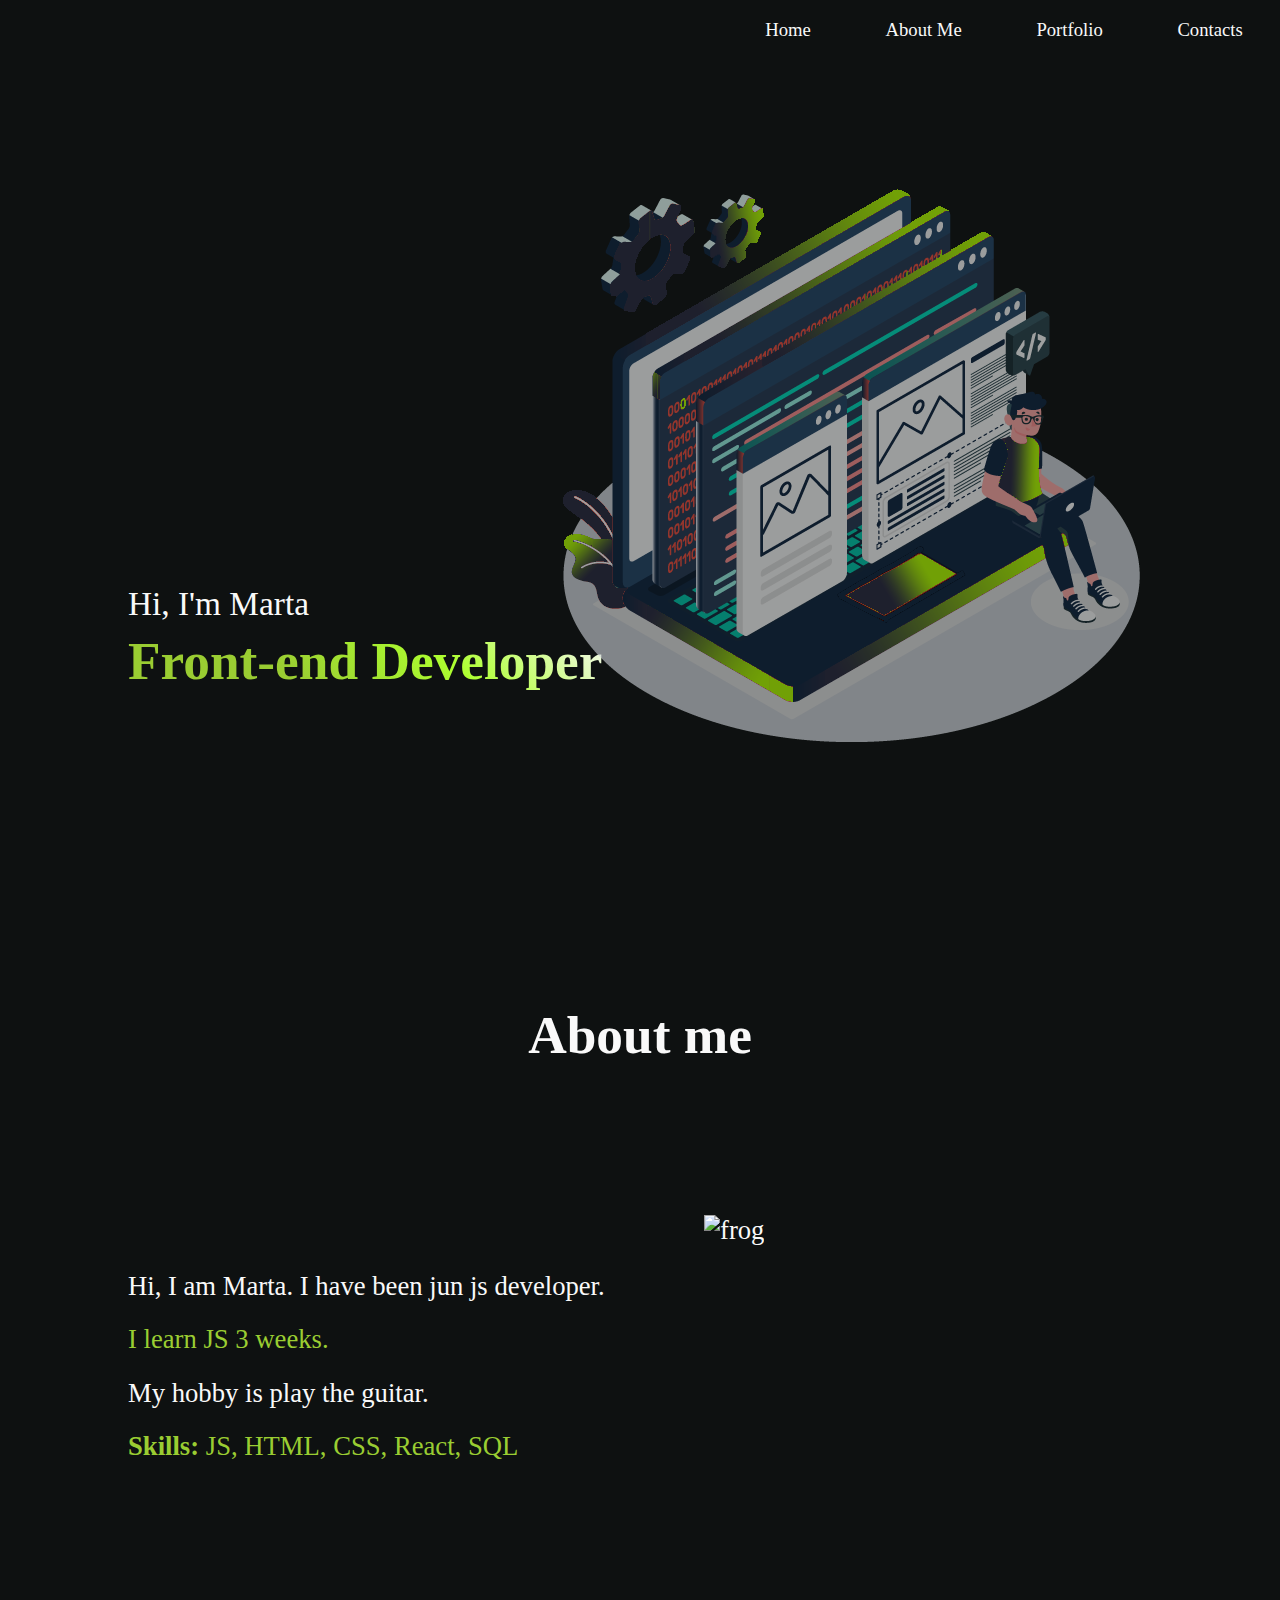
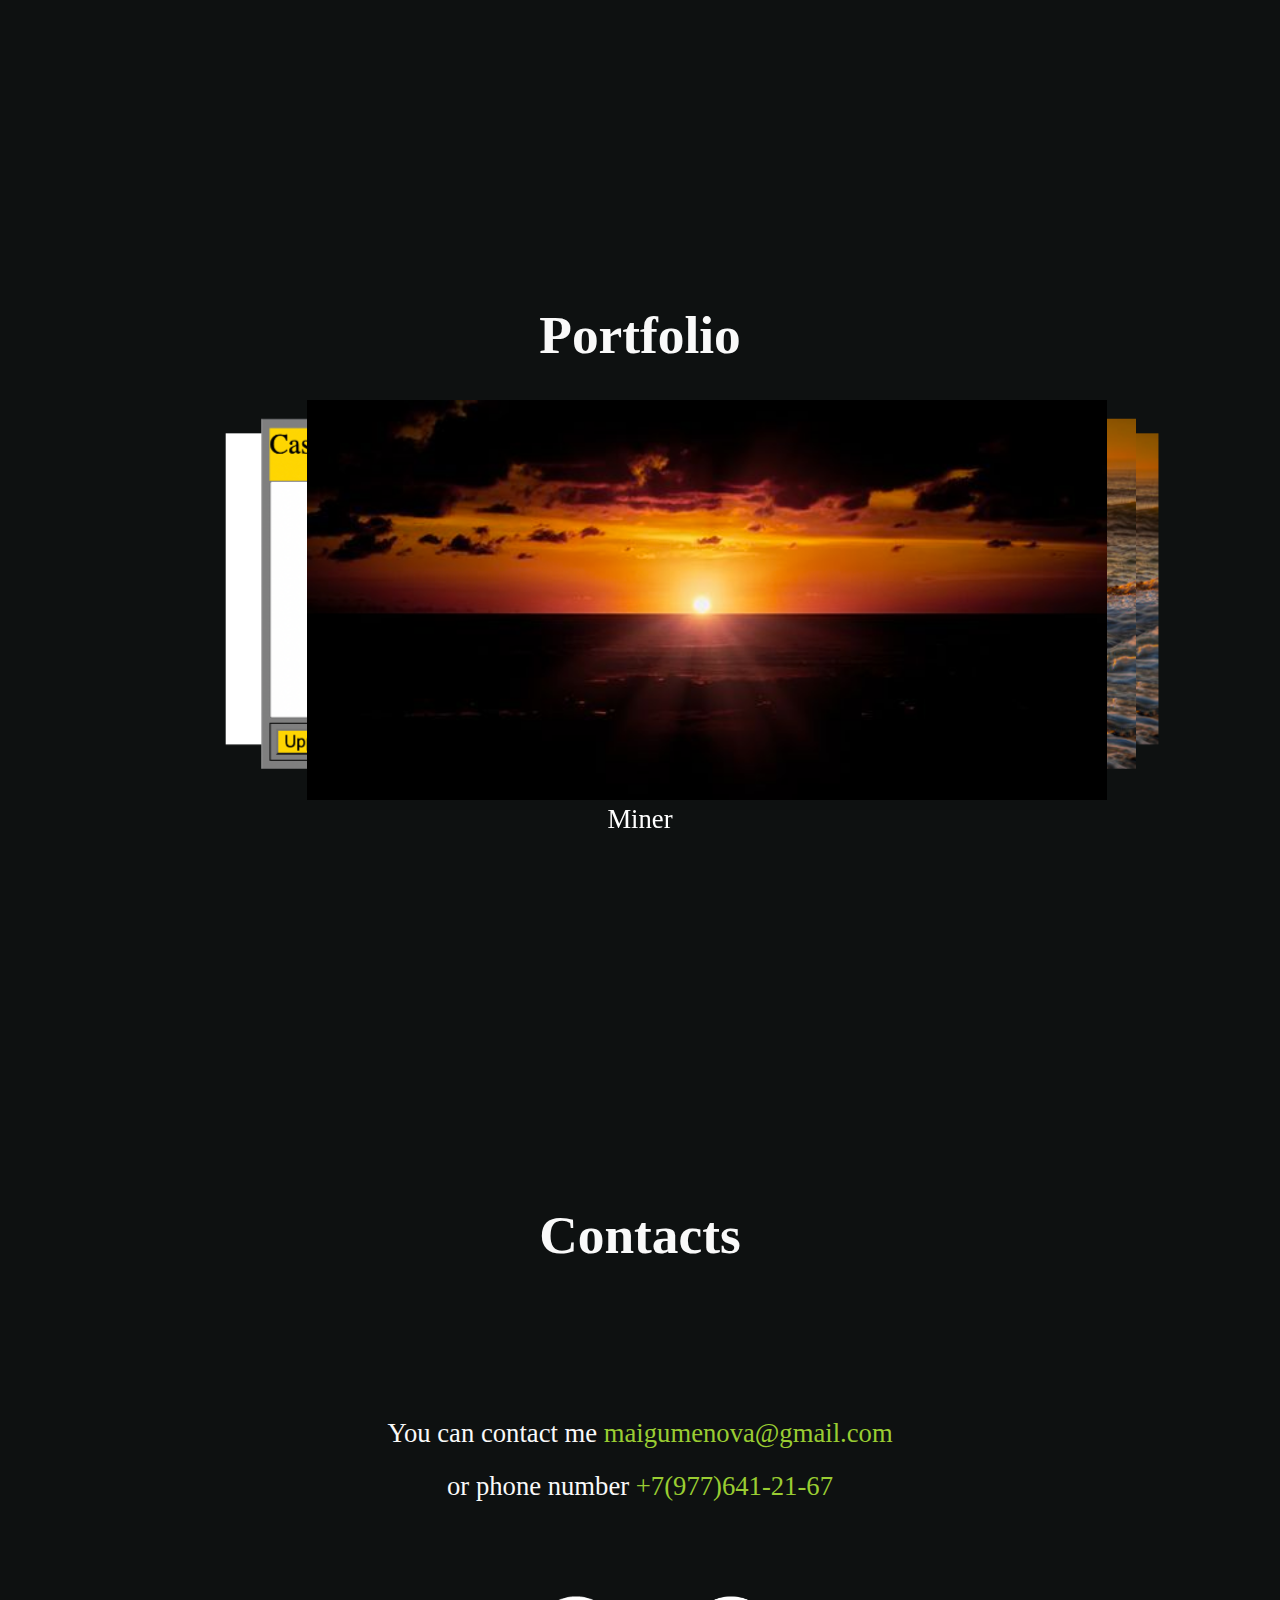
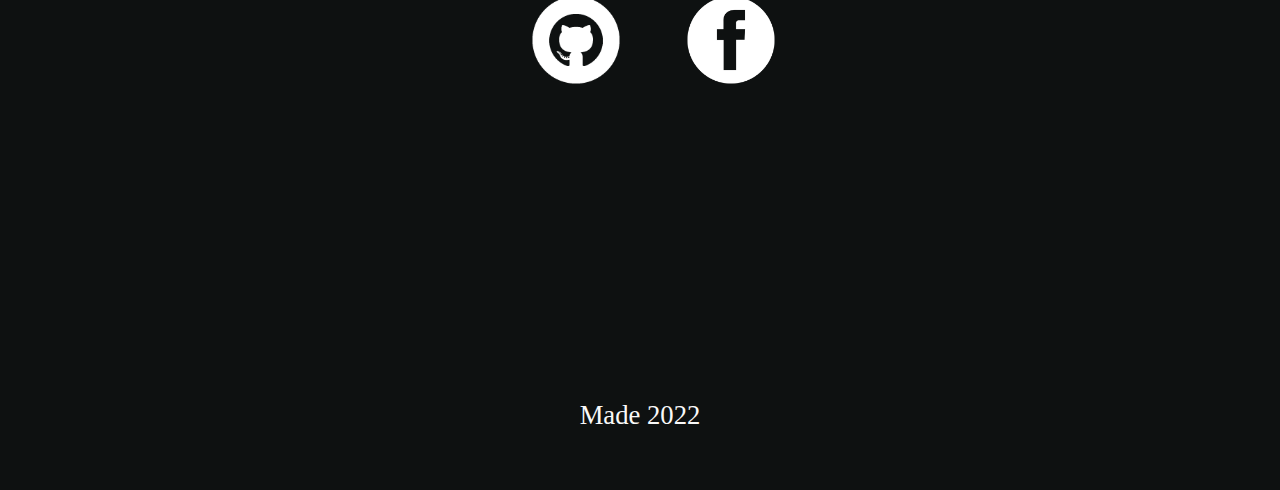
==== commit 5ba683f3: "new css now" ====
--- a/index.html
+++ b/index.html
@@ -57,8 +57,8 @@
                 <p class="label3D"><a class="prjctLink" style="color: white" href="https://html5css.ru/howto/howto_js_topnav_responsive.php">Flash Card</a></p>
             </label>
             <label for="s2" id="slider2">
-                <img src="project2.png" alt="slider image" width="800" height="400">
-                <p class="label3D"><a class="prjctLink" style="color: white" href="https://html5css.ru/howto/howto_js_topnav_responsive.php">Piano</a></p>
+                <img src="Screen%20Shot%202022-05-06%20at%206.38.35%20PM.png" alt="slider image" width="800" height="400">
+                <p class="label3D"><a class="prjctLink" style="color: white" href="https://godoxyfair.github.io/Case-Converter/">Case Converter</a></p>
             </label>
             <label for="s3" id="slider3">
                 <img src="img_3.png" alt="slider image" width="800" height="400">
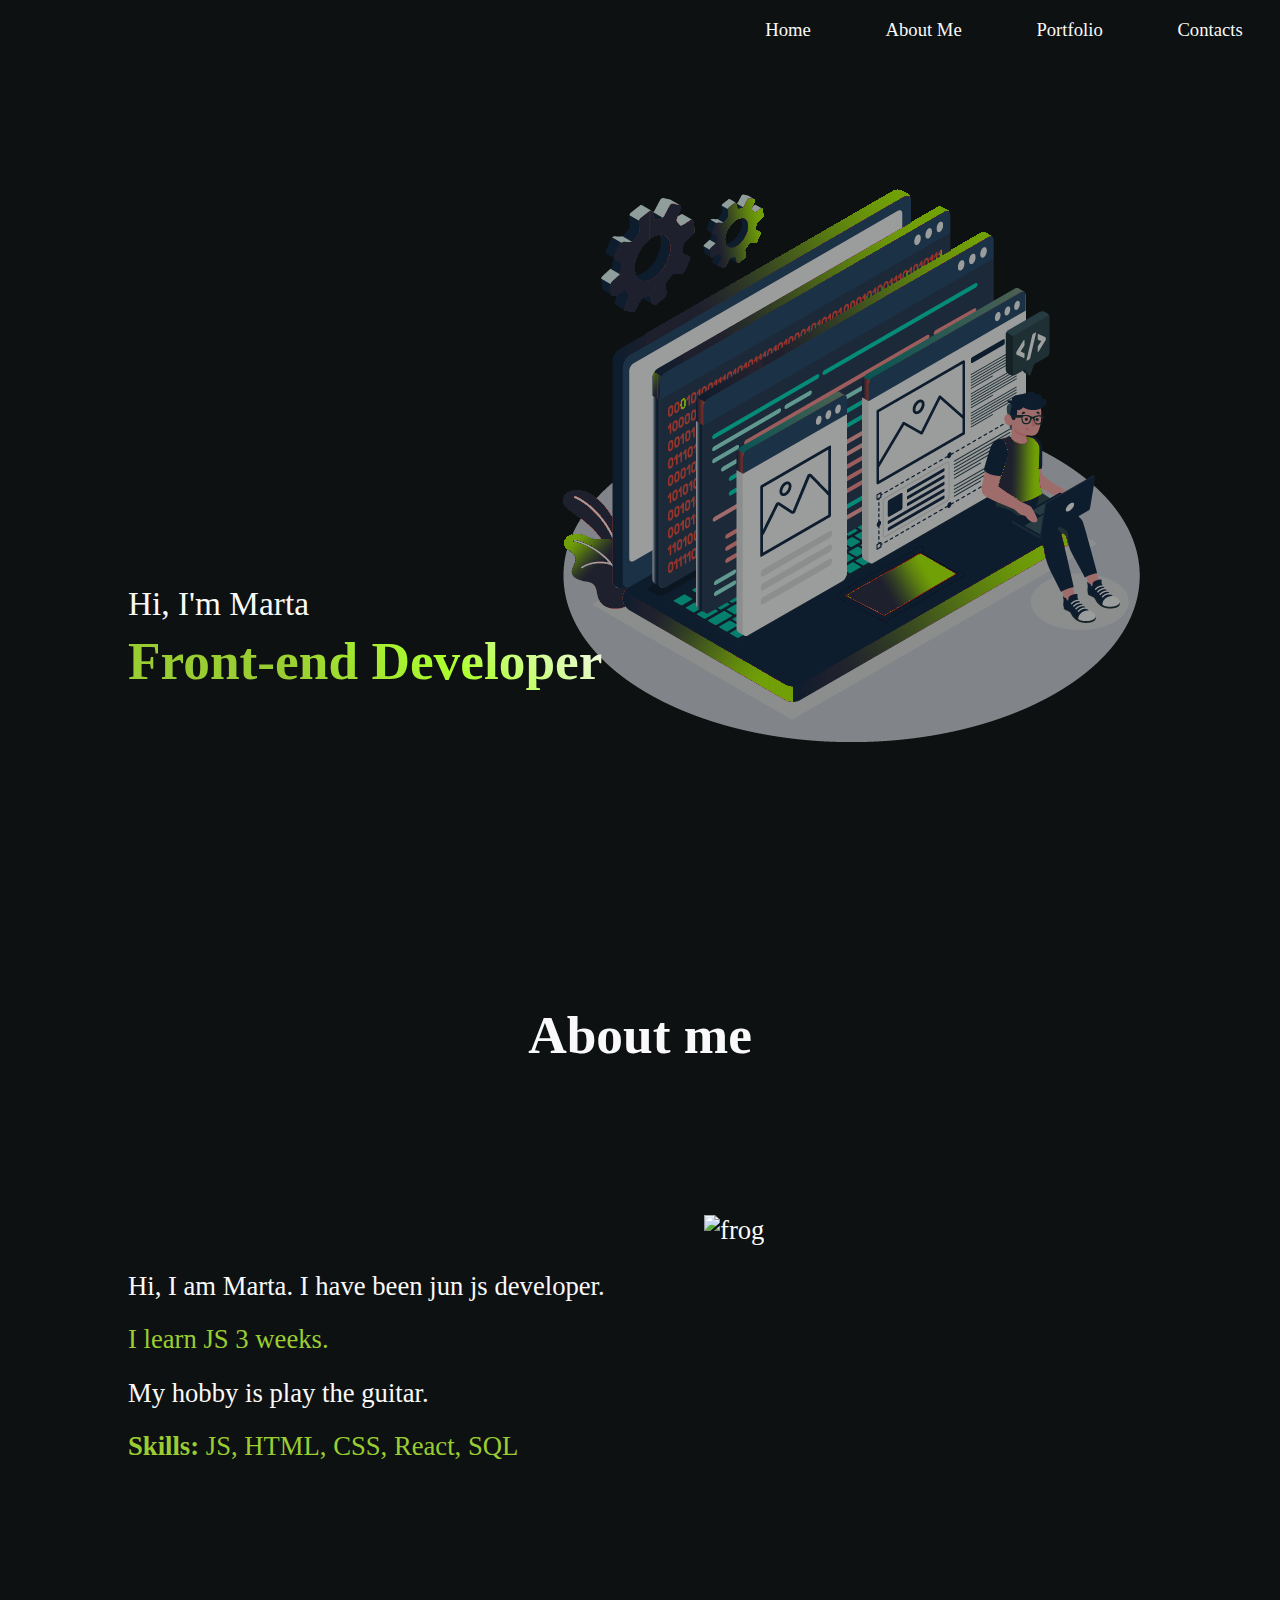
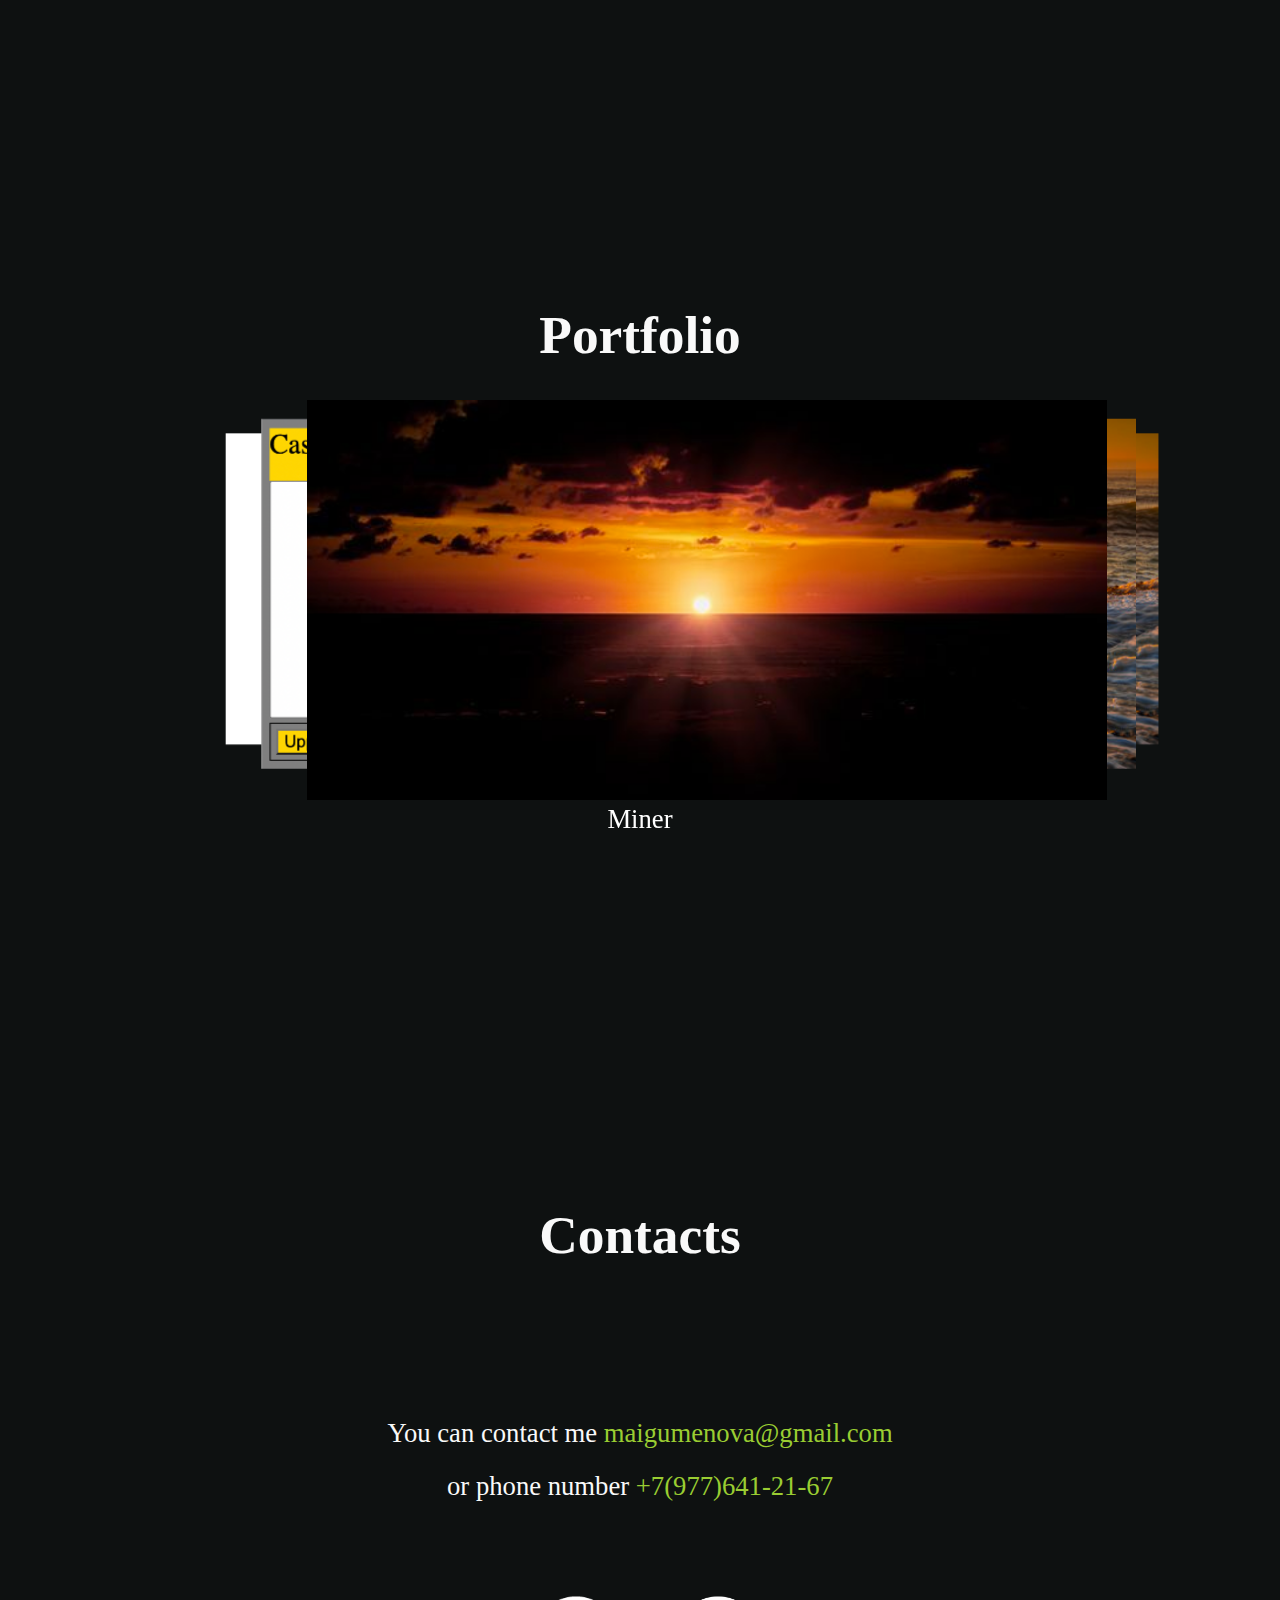
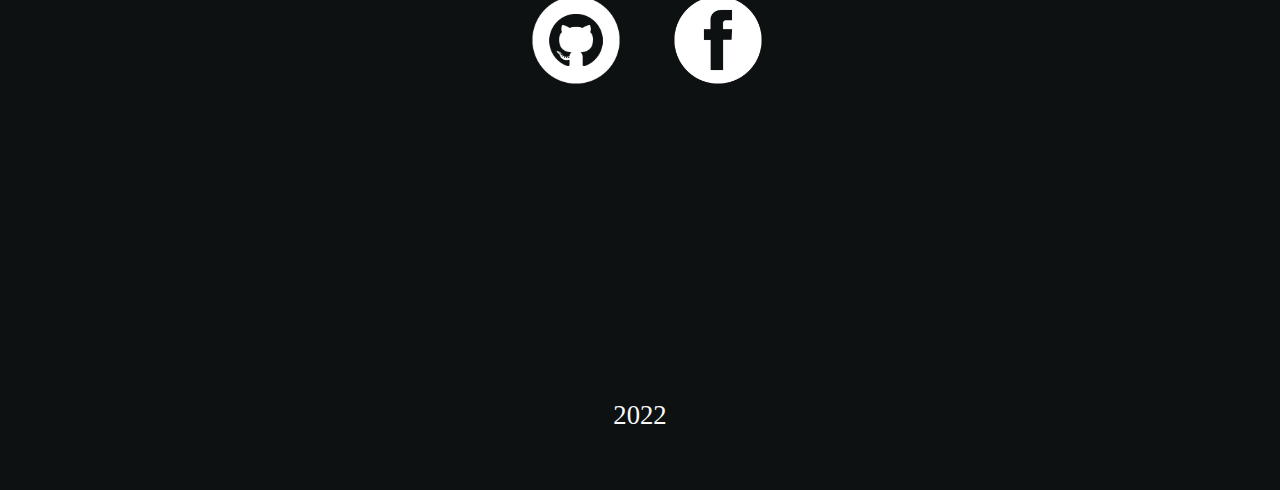
==== commit 7f1bebc4: "new css now" ====
--- a/index.html
+++ b/index.html
@@ -24,7 +24,7 @@
 </header>
 <section id="home">
 <div>
-    <p id="oneHome">Hi, I'm Marta</p>
+    <p style="z-index: 1" id="oneHome">Hi, I'm Marta</p>
     <h1>Front-end Developer</h1>
     <img id="imgPreview" src="img-preview.png" alt = "frog" height="600" width="600">
 </div>
@@ -42,8 +42,8 @@
 </div>
 </section>
 <section id ="portfolio">
+    <div class="headportfolio"><h3>Portfolio</h3></div>
 <div class="portfolio">
-    <div class="headportfolio"><h3>Portfolio</h3></div>
     <div>
         <section id="slider">
             <input type="radio" name="slider" id="s1">
@@ -75,6 +75,7 @@
         </section>
     </div>
 </div>
+    <p style="visibility: hidden" id="hidePortf">You watch portfolio preview in web version</p>
 </section>
 <section id ="contacts">
 <div class="contacts">
@@ -91,7 +92,7 @@
 </body>
 
 <footer>
-    <p id="footertext">Made 2022</p>
+    <p id="footertext">2022</p>
 </footer>
 
 
--- a/style.css
+++ b/style.css
@@ -13,7 +13,7 @@
     right: 0;
     /*write here*/
     position: fixed;
-    z-index: 1;
+    z-index: 2;
 }/*зафиксировали шапку*/
 
 p {
@@ -119,6 +119,8 @@
     top: 20vh;
     right: 10vw;
     opacity: 60%;
+    z-index: 0;
+
 }
 h1 {
     position: absolute;
@@ -127,6 +129,7 @@
     color: #f9f9f9;
     left: 10vw;
     width: auto;
+    z-index: 1;
 }
 
 h1 {
@@ -154,6 +157,12 @@
     position: absolute;
     top: 135vh;
     left: 55vw;
+}
+
+@media screen and (max-width: 900px) {
+    #aboutImg {
+        visibility: hidden;
+    }
 }
 
 .aboutText {
@@ -166,6 +175,20 @@
 
 }
 
+@media screen and (max-width: 900px) {
+    .portfolio {
+        visibility: hidden;
+    }
+    #hidePortf {
+
+        visibility: visible;
+        position: absolute;
+        top: 220vh;
+        text-align: center;
+        font-size: 30pt;
+        color: yellowgreen;
+    }
+}
 [type = radio] {
     display: none;
 }
@@ -260,7 +283,7 @@
 
     position: relative;
     top: 60vh;
-    left: 50vw;
+    left: 49vw;
     transform: translate(-50%, -50%);
 }
 
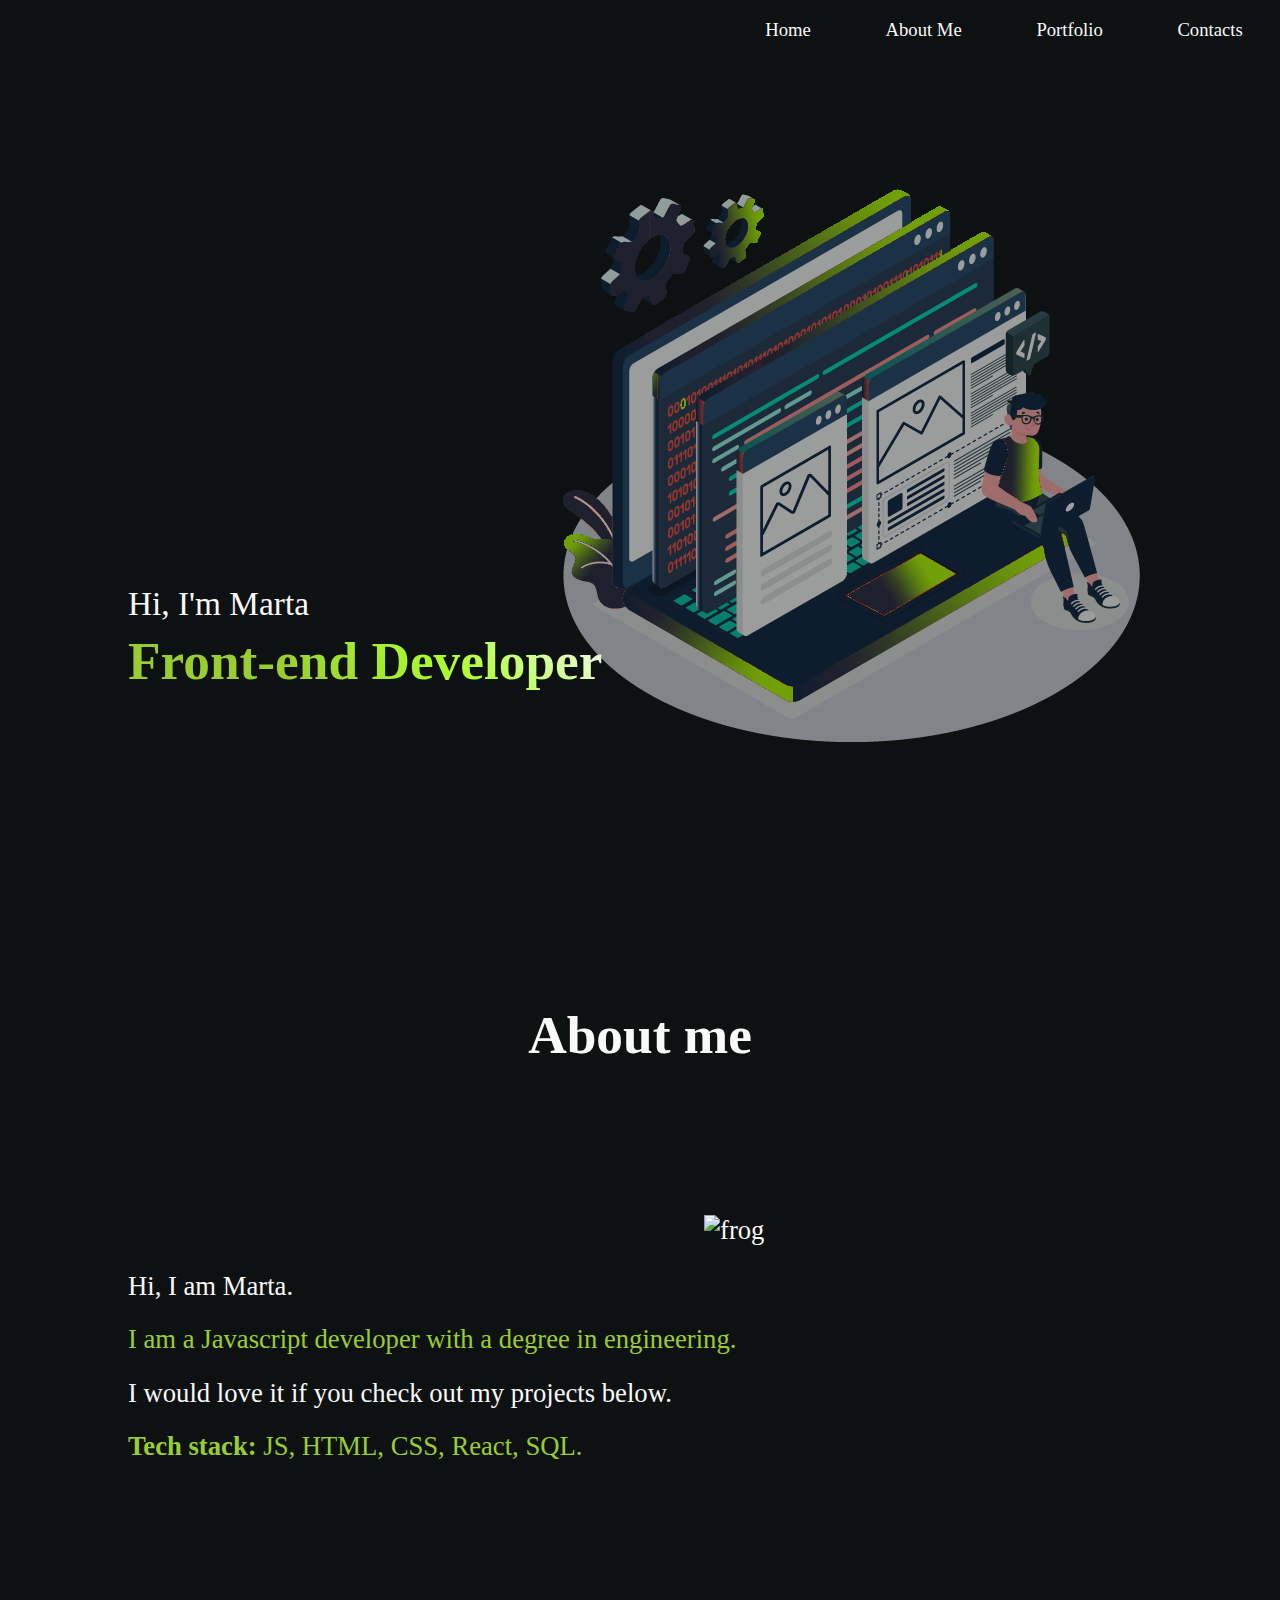
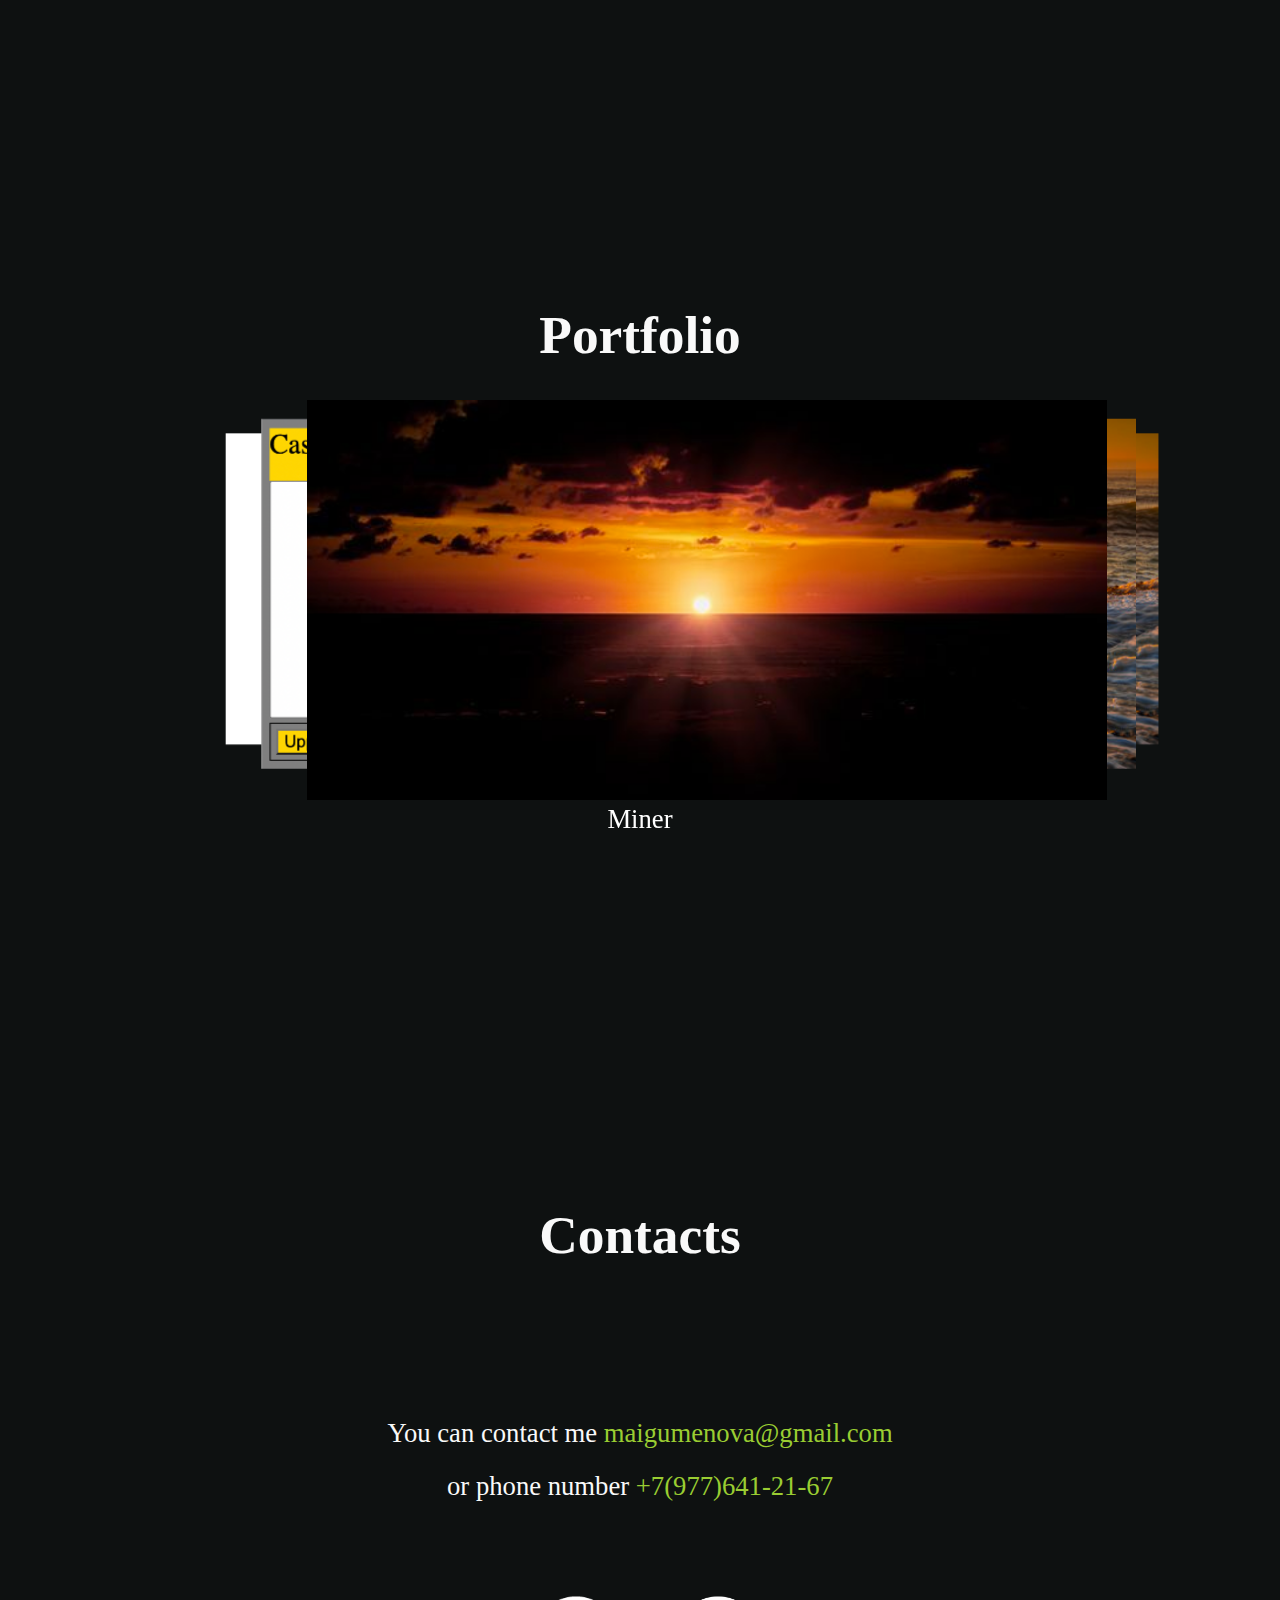
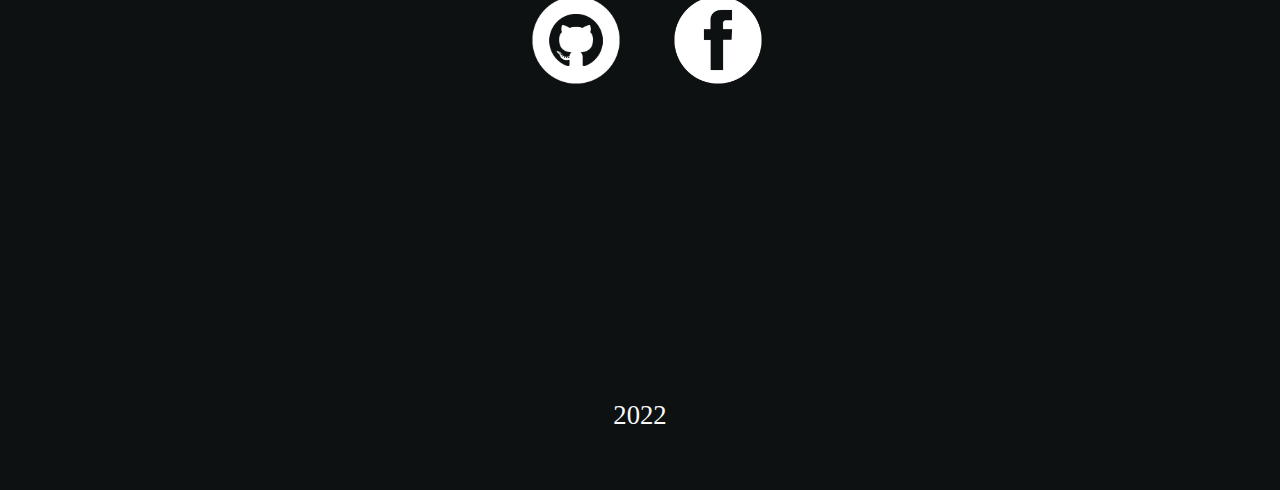
==== commit 28283503: "new css now" ====
--- a/index.html
+++ b/index.html
@@ -34,10 +34,10 @@
     <h2>About me</h2>
     <div><p id="aboutImg"><img src ="https://www.aquariumofpacific.org/images/exhibits/Magnificent_Tree_Frog_900.jpg" alt = "frog" height="350" width="600"></p></div>
     <div class="aboutText">
-        <p id="hiAbout">Hi, I am Marta. I have been jun js developer.</p>
-        <p style="color: yellowgreen">I learn JS 3 weeks. </p>
-        <p>My hobby is play the guitar.</p>
-        <p style="color: yellowgreen"><b>Skills: </b>JS, HTML, CSS, React, SQL</p>
+        <p id="hiAbout">Hi, I am Marta.</p>
+        <p style="color: yellowgreen">I am a Javascript developer with a degree in engineering.</p>
+        <p>I would love it if you check out my projects below.</p>
+        <p style="color: yellowgreen"><b>Tech stack: </b> JS, HTML, CSS, React, SQL.</p>
     </div>
 </div>
 </section>
@@ -75,7 +75,7 @@
         </section>
     </div>
 </div>
-    <p style="visibility: hidden" id="hidePortf">You watch portfolio preview in web version</p>
+    <p id="hidePortf">You watch portfolio preview in full web version</p>
 </section>
 <section id ="contacts">
 <div class="contacts">
--- a/style.css
+++ b/style.css
@@ -64,6 +64,14 @@
     }
 }
 
+@media handheld and (max-width: 900px) {
+    .topnav li:not(:first-child) {display: none;}
+    .topnav a.icon {
+        float: right;
+        display: block;
+    }
+}
+
 /* The "responsive" class is added to the topnav with JavaScript when the user clicks on the icon.
 This class makes the topnav look good on small screens (display the links vertically instead of horizontally) */
 @media screen and (max-width: 900px) {
@@ -85,6 +93,32 @@
     }
 }
 
+@media handheld and (max-width: 900px) {
+    .topnav.responsive {position: relative;}
+    .topnav.responsive a.icon {
+        position: absolute;
+        right: 0;
+        top: 0;
+    }
+    .topnav.responsive a {
+        float: none;
+        display: block;
+        text-align: left;
+        color: #f9f9f9;
+
+    }
+    .topnav.responsive  {
+        list-style-type: none;
+        text-decoration: none;
+        color: #f9f9f9;
+
+    }
+    .topnav.responsive li {
+        text-decoration: none;
+        color: #f9f9f9;
+    }
+}
+
 #home {
     width: 100vw;
     height: 100vh;
@@ -122,6 +156,31 @@
     z-index: 0;
 
 }
+
+@media screen and (max-width: 900px) {
+    #imgPreview {
+        position: absolute;
+        top: 20vh;
+        right: 50vw;
+        opacity: 60%;
+        z-index: 0;
+        height: 300px;
+        width: 300px;
+    }
+}
+
+@media handheld and (max-width: 900px) {
+    #imgPreview {
+        position: absolute;
+        top: 20vh;
+        right: 50vw;
+        opacity: 60%;
+        z-index: 0;
+        height: 300px;
+        width: 300px;
+    }
+}
+
 h1 {
     position: absolute;
     top: 70vh;
@@ -165,6 +224,12 @@
     }
 }
 
+@media handheld and (max-width: 900px) {
+    #aboutImg {
+        visibility: hidden;
+    }
+}
+
 .aboutText {
 
     position: absolute;
@@ -174,6 +239,7 @@
     line-height: 2;
 
 }
+#hidePortf {visibility: hidden;}
 
 @media screen and (max-width: 900px) {
     .portfolio {
@@ -183,12 +249,28 @@
 
         visibility: visible;
         position: absolute;
-        top: 220vh;
+        top: 240vh;
         text-align: center;
         font-size: 30pt;
         color: yellowgreen;
     }
 }
+
+@media handheld and (max-width: 900px) {
+    .portfolio {
+        visibility: hidden;
+    }
+    #hidePortf {
+
+        visibility: visible;
+        position: absolute;
+        top: 240vh;
+        text-align: center;
+        font-size: 30pt;
+        color: yellowgreen;
+    }
+}
+
 [type = radio] {
     display: none;
 }
@@ -246,12 +328,15 @@
 .prjctLink {
     position: relative;
     transform: translate(-50%, -50%);
-    text-decoration: none;
+
 }
 
 .label3D {
     text-align: center;
-}
+    border-bottom: yellowgreen;
+}
+
+.label3D a:hover {background: yellowgreen; color: #0e1111;}/*подсветка при наведении*/
 
 
 .contactme {
